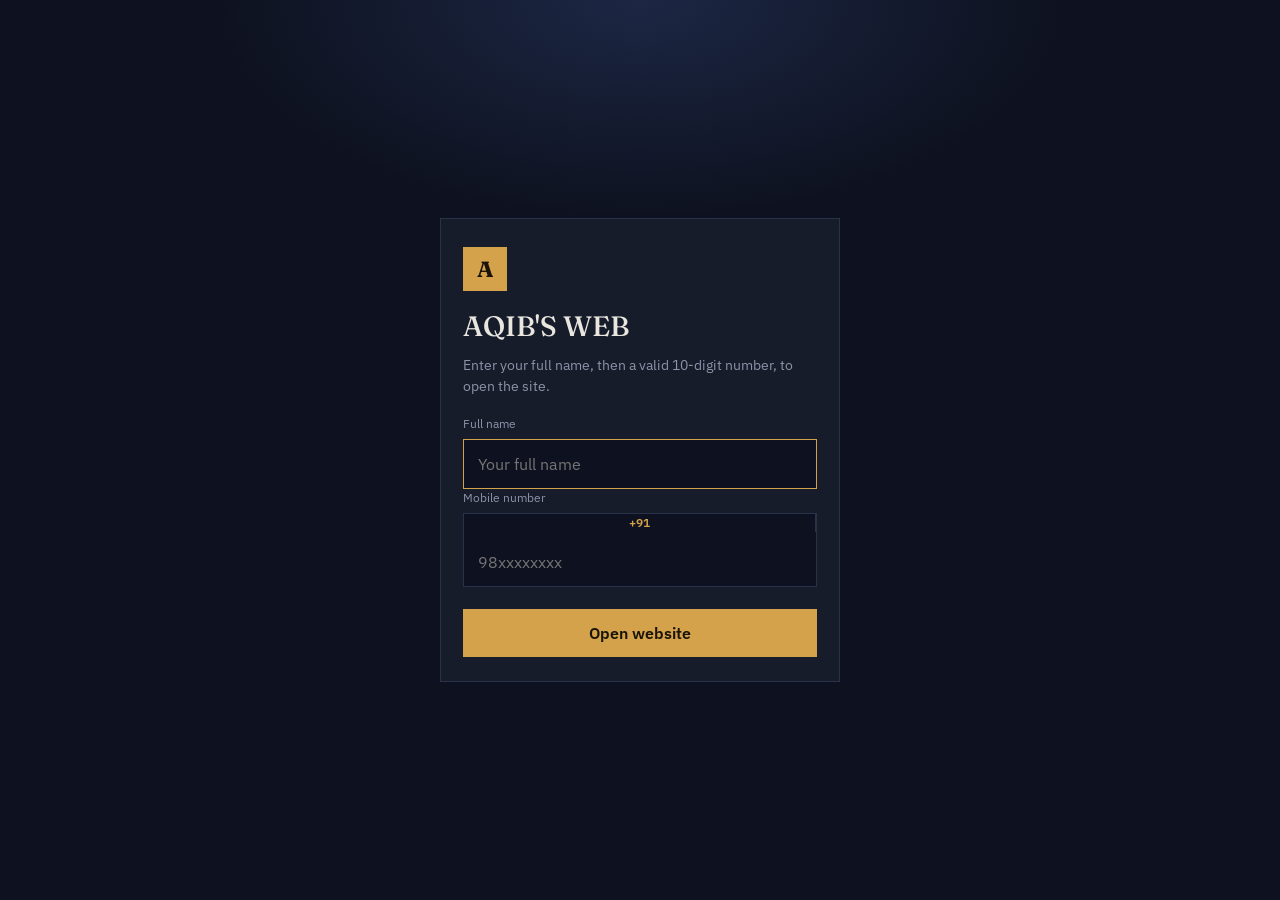
==== index.html @ 99b6d784 "Unlock the site with full name and a 10-digit number. Co-Authored-By: Claude Opus 5 (1M context) <no" ====
<!DOCTYPE html>
<html lang="en">
<head>
  <meta charset="UTF-8">
  <meta name="viewport" content="width=device-width, initial-scale=1.0">

  <title>AQIB'S WEB</title>
  <meta name="title" content="AQIB'S WEB">
  <meta name="description" content="AQIB'S WEB is an all-in-one AI tools directory. Launch ChatGPT, Gemini, Claude, Perplexity, Midjourney and more.">
  <meta name="keywords" content="AQIB'S WEB, AI tools directory, ChatGPT, Gemini, Claude, Perplexity, Midjourney">
  <meta name="author" content="AQIB ALI">
  <meta name="robots" content="index, follow">
  <meta name="theme-color" content="#0e1220">
  <meta name="google-site-verification" content="google3ce6725d59e34104">
  <link rel="canonical" href="https://jan656899-design.github.io/aqibs-web/">

  <meta property="og:type" content="website">
  <meta property="og:site_name" content="AQIB'S WEB">
  <meta property="og:title" content="AQIB'S WEB">
  <meta property="og:description" content="Launch popular AI tools from one dark, searchable desk.">
  <meta property="og:locale" content="en_IN">
  <meta name="twitter:card" content="summary">
  <meta name="twitter:title" content="AQIB'S WEB">
  <meta name="twitter:description" content="ChatGPT, Gemini, Claude, Perplexity, Midjourney and more — one search, one click.">

  <link rel="icon" type="image/svg+xml" href="data:image/svg+xml,<svg xmlns='http://www.w3.org/2000/svg' viewBox='0 0 100 100'><rect width='100' height='100' rx='18' fill='%230e1220'/><text x='50%' y='70%' font-size='58' font-weight='700' fill='%23d4a24a' text-anchor='middle' font-family='Georgia, serif'>A</text></svg>">

  <link rel="preconnect" href="https://fonts.googleapis.com">
  <link rel="preconnect" href="https://fonts.gstatic.com" crossorigin>
  <link href="https://fonts.googleapis.com/css2?family=Fraunces:opsz,wght@9..144,500;9..144,700&family=IBM+Plex+Sans:wght@400;500;600&display=swap" rel="stylesheet">
  <link rel="stylesheet" href="styles.css">
  <script>
    if (sessionStorage.getItem("aqibsweb_unlocked") === "1") {
      document.documentElement.classList.add("unlocked");
    }
  </script>

  <script type="application/ld+json">
  {
    "@context": "https://schema.org",
    "@graph": [
      {
        "@type": "WebSite",
        "@id": "https://jan656899-design.github.io/aqibs-web/#website",
        "name": "AQIB'S WEB",
        "url": "https://jan656899-design.github.io/aqibs-web/",
        "description": "All-in-one AI tools directory.",
        "inLanguage": "en",
        "publisher": { "@id": "https://jan656899-design.github.io/aqibs-web/#person" }
      },
      {
        "@type": "Person",
        "@id": "https://jan656899-design.github.io/aqibs-web/#person",
        "name": "AQIB ALI",
        "jobTitle": "Developer",
        "url": "https://jan656899-design.github.io/aqibs-web/"
      }
    ]
  }
  </script>
</head>
<body>
  <div id="gate" class="gate" role="dialog" aria-modal="true" aria-labelledby="gate-title">
    <form id="login-form" class="gate-card" novalidate>
      <p class="gate-mark">A</p>
      <h2 id="gate-title">AQIB'S WEB</h2>
      <p class="gate-copy">Enter your full name, then a valid 10-digit number, to open the site.</p>
      <label class="gate-field" for="gate-name">
        <span>Full name</span>
        <input id="gate-name" name="name" type="text" autocomplete="name"
          placeholder="Your full name" required>
      </label>
      <label class="gate-field" for="gate-phone">
        <span>Mobile number</span>
        <span class="phone-row">
          <span class="cc">+91</span>
          <input id="gate-phone" name="phone" type="tel" inputmode="numeric" autocomplete="tel"
            maxlength="10" minlength="10" pattern="[6-9][0-9]{9}" placeholder="98xxxxxxxx" required>
        </span>
      </label>
      <p id="gate-error" class="gate-error" role="alert" hidden></p>
      <button type="submit" class="gate-btn" id="login-btn">Open website</button>
    </form>
  </div>

  <a class="skip" href="#desk">Skip to tools</a>

  <header class="bar">
    <a class="wordmark" href="#top">AQIB'S WEB</a>
    <nav>
      <a href="#desk">Tools</a>
      <a class="ig" href="https://www.instagram.com/the_aqiiie_?stkn=dG1zejVua20yeHB4" target="_blank" rel="noopener noreferrer">
        <svg viewBox="0 0 24 24" width="15" height="15" aria-hidden="true"><path fill="currentColor" d="M7 2h10a5 5 0 0 1 5 5v10a5 5 0 0 1-5 5H7a5 5 0 0 1-5-5V7a5 5 0 0 1 5-5zm0 2a3 3 0 0 0-3 3v10a3 3 0 0 0 3 3h10a3 3 0 0 0 3-3V7a3 3 0 0 0-3-3H7zm11.25 1.5a1.25 1.25 0 1 1 0 2.5 1.25 1.25 0 0 1 0-2.5zM12 7a5 5 0 1 1 0 10 5 5 0 0 1 0-10zm0 2a3 3 0 1 0 0 6 3 3 0 0 0 0-6z"/></svg>
        Instagram
      </a>
    </nav>
  </header>

  <main id="top">
    <section class="hero">
      <p class="kicker">All-in-one desk</p>
      <h1>AQIB'S WEB</h1>
      <p class="lede">Type a name. Launch the official site in a new tab. Built by <strong>AQIB ALI</strong>.</p>

      <label class="search" for="q">
        <svg viewBox="0 0 24 24" width="18" height="18" aria-hidden="true"><path fill="currentColor" d="M15.5 14h-.79l-.28-.27A6.47 6.47 0 0 0 16 9.5 6.5 6.5 0 1 0 9.5 16c1.61 0 3.09-.59 4.23-1.57l.27.28v.79L20 21.5 21.5 20zm-6 0C7.01 14 5 11.99 5 9.5S7.01 5 9.5 5 14 7.01 14 9.5 11.99 14 9.5 14"/></svg>
        <input id="q" type="search" placeholder="Search ChatGPT, Claude, Midjourney…" autocomplete="off" autofocus>
      </label>
      <p id="count" class="count" aria-live="polite"></p>
    </section>

    <section id="desk" class="desk">
      <article class="card" data-name="chatgpt openai chat gpt" data-kind="chat">
        <span class="mark" style="--c:#10a37f">G</span>
        <h2>ChatGPT</h2>
        <p>OpenAI’s general chat for writing, code, and everyday questions.</p>
        <a class="launch" href="https://chatgpt.com" target="_blank" rel="noopener noreferrer">Launch</a>
      </article>

      <article class="card" data-name="google gemini bard" data-kind="chat">
        <span class="mark" style="--c:#8ab4f8">G</span>
        <h2>Google Gemini</h2>
        <p>Google’s multimodal model, wired into Search and Workspace.</p>
        <a class="launch" href="https://gemini.google.com" target="_blank" rel="noopener noreferrer">Launch</a>
      </article>

      <article class="card" data-name="claude anthropic" data-kind="chat">
        <span class="mark" style="--c:#d4a27f">C</span>
        <h2>Claude</h2>
        <p>Anthropic’s long-context assistant for documents, code, and agents.</p>
        <a class="launch" href="https://claude.ai" target="_blank" rel="noopener noreferrer">Launch</a>
      </article>

      <article class="card" data-name="perplexity search" data-kind="search">
        <span class="mark" style="--c:#20b8cd">P</span>
        <h2>Perplexity</h2>
        <p>Cited answers. Ask the live web instead of a closed chat.</p>
        <a class="launch" href="https://www.perplexity.ai" target="_blank" rel="noopener noreferrer">Launch</a>
      </article>

      <article class="card" data-name="grok xai twitter x" data-kind="chat">
        <span class="mark" style="--c:#e8e8e8">X</span>
        <h2>Grok</h2>
        <p>xAI’s model with a live feed of the public internet.</p>
        <a class="launch" href="https://grok.com" target="_blank" rel="noopener noreferrer">Launch</a>
      </article>

      <article class="card" data-name="microsoft copilot bing" data-kind="chat">
        <span class="mark" style="--c:#50e6ff">C</span>
        <h2>Microsoft Copilot</h2>
        <p>Chat plus Office, Edge, and Windows in one Microsoft login.</p>
        <a class="launch" href="https://copilot.microsoft.com" target="_blank" rel="noopener noreferrer">Launch</a>
      </article>

      <article class="card" data-name="midjourney image art" data-kind="image">
        <span class="mark" style="--c:#c9a227">M</span>
        <h2>Midjourney</h2>
        <p>Still the look people mean when they say “AI art”.</p>
        <a class="launch" href="https://www.midjourney.com" target="_blank" rel="noopener noreferrer">Launch</a>
      </article>

      <article class="card" data-name="leonardo image" data-kind="image">
        <span class="mark" style="--c:#7c5cff">L</span>
        <h2>Leonardo</h2>
        <p>Image studio with models tuned for game art and products.</p>
        <a class="launch" href="https://leonardo.ai" target="_blank" rel="noopener noreferrer">Launch</a>
      </article>

      <article class="card" data-name="adobe firefly image" data-kind="image">
        <span class="mark" style="--c:#ff6a2b">F</span>
        <h2>Adobe Firefly</h2>
        <p>Generative fill inside Photoshop, Illustrator, and Express.</p>
        <a class="launch" href="https://firefly.adobe.com" target="_blank" rel="noopener noreferrer">Launch</a>
      </article>

      <article class="card" data-name="canva magic studio design" data-kind="image">
        <span class="mark" style="--c:#00c4cc">C</span>
        <h2>Canva Magic</h2>
        <p>Layouts, slides, and social posts from a short prompt.</p>
        <a class="launch" href="https://www.canva.com/magic-studio/" target="_blank" rel="noopener noreferrer">Launch</a>
      </article>

      <article class="card" data-name="runway video" data-kind="video">
        <span class="mark" style="--c:#e11d48">R</span>
        <h2>Runway</h2>
        <p>Text-to-video and cut tools for short films and ads.</p>
        <a class="launch" href="https://runwayml.com" target="_blank" rel="noopener noreferrer">Launch</a>
      </article>

      <article class="card" data-name="suno music song" data-kind="audio">
        <span class="mark" style="--c:#f59e0b">S</span>
        <h2>Suno</h2>
        <p>Full songs from a line of lyrics or a mood.</p>
        <a class="launch" href="https://suno.com" target="_blank" rel="noopener noreferrer">Launch</a>
      </article>

      <article class="card" data-name="elevenlabs voice audio tts" data-kind="audio">
        <span class="mark" style="--c:#f43f5e">11</span>
        <h2>ElevenLabs</h2>
        <p>Voices that hold a character across a long read.</p>
        <a class="launch" href="https://elevenlabs.io" target="_blank" rel="noopener noreferrer">Launch</a>
      </article>

      <article class="card" data-name="cursor code ide" data-kind="code">
        <span class="mark" style="--c:#a3e635">Cu</span>
        <h2>Cursor</h2>
        <p>The editor that writes and edits the repo with you.</p>
        <a class="launch" href="https://cursor.com" target="_blank" rel="noopener noreferrer">Launch</a>
      </article>

      <article class="card" data-name="github copilot code" data-kind="code">
        <span class="mark" style="--c:#c084fc">Gh</span>
        <h2>GitHub Copilot</h2>
        <p>Inline code in VS Code, JetBrains, and github.com.</p>
        <a class="launch" href="https://github.com/features/copilot" target="_blank" rel="noopener noreferrer">Launch</a>
      </article>

      <article class="card" data-name="deepseek chat code" data-kind="chat">
        <span class="mark" style="--c:#4f8cff">D</span>
        <h2>DeepSeek</h2>
        <p>Strong reasoning and code chat, free to try in the browser.</p>
        <a class="launch" href="https://chat.deepseek.com" target="_blank" rel="noopener noreferrer">Launch</a>
      </article>

      <article class="card" data-name="groq fast inference" data-kind="code">
        <span class="mark" style="--c:#f97316">Q</span>
        <h2>Groq</h2>
        <p>Open models at very high tokens-per-second.</p>
        <a class="launch" href="https://groq.com" target="_blank" rel="noopener noreferrer">Launch</a>
      </article>

      <article class="card" data-name="hugging face models" data-kind="code">
        <span class="mark" style="--c:#ffd21e">Hf</span>
        <h2>Hugging Face</h2>
        <p>The public yard for models, datasets, and Spaces.</p>
        <a class="launch" href="https://huggingface.co" target="_blank" rel="noopener noreferrer">Launch</a>
      </article>

      <article class="card" data-name="notion ai notes docs" data-kind="write">
        <span class="mark" style="--c:#e8e4dc">N</span>
        <h2>Notion AI</h2>
        <p>Drafts and summaries inside the same pages you already keep.</p>
        <a class="launch" href="https://www.notion.so/product/ai" target="_blank" rel="noopener noreferrer">Launch</a>
      </article>

      <article class="card" data-name="gamma slides presentation" data-kind="write">
        <span class="mark" style="--c:#8b5cf6">Ga</span>
        <h2>Gamma</h2>
        <p>Decks from an outline — skip the empty slide file.</p>
        <a class="launch" href="https://gamma.app" target="_blank" rel="noopener noreferrer">Launch</a>
      </article>

      <p id="empty" class="empty" hidden>No tool matches that name. Try “claude” or “image”.</p>
    </section>
  </main>

  <footer>
    <p><strong>AQIB'S WEB</strong> · All-in-one AI tools directory</p>
    <p>Developer: AQIB ALI</p>
  </footer>

  <script type="module" src="app.js"></script>
</body>
</html>
---- styles.css ----
:root {
  --void: #0e1220;
  --panel: #171c2b;
  --line: #2a3148;
  --ink: #e8e6df;
  --mute: #8b93a7;
  --brass: #d4a24a;
  --brass-ink: #1a1408;
}

* { box-sizing: border-box; }
html { scroll-behavior: smooth; }
body {
  margin: 0;
  min-height: 100vh;
  background:
    radial-gradient(900px 420px at 8% -10%, #1c2744 0%, transparent 55%),
    var(--void);
  color: var(--ink);
  font: 16px/1.5 "IBM Plex Sans", system-ui, sans-serif;
}

.skip {
  position: absolute;
  left: 12px;
  top: -40px;
  background: var(--brass);
  color: var(--brass-ink);
  padding: 8px 12px;
}
.skip:focus { top: 10px; }

.bar {
  display: flex;
  justify-content: space-between;
  align-items: center;
  padding: 16px 22px;
  border-bottom: 1px solid var(--line);
}
.wordmark {
  font-family: Fraunces, Georgia, serif;
  font-weight: 700;
  letter-spacing: 0.03em;
  color: inherit;
  text-decoration: none;
  font-size: 17px;
}
nav { display: flex; gap: 16px; align-items: center; }
nav a { color: var(--mute); text-decoration: none; font-size: 14px; }
nav a:hover { color: var(--ink); }
.ig {
  display: inline-flex;
  align-items: center;
  gap: 7px;
  color: #fff !important;
  background: linear-gradient(135deg, #f58529, #dd2a7b 55%, #8134af);
  padding: 6px 12px;
  border-radius: 999px;
  font-weight: 600;
}
.ig:hover { filter: brightness(1.08); color: #fff !important; }

.hero {
  padding: 48px 22px 20px;
  max-width: 720px;
}
.kicker {
  margin: 0 0 10px;
  font-size: 12px;
  letter-spacing: 0.12em;
  text-transform: lowercase;
  color: var(--brass);
}
.hero h1 {
  margin: 0 0 12px;
  font-family: Fraunces, Georgia, serif;
  font-weight: 500;
  font-size: clamp(36px, 7vw, 58px);
  line-height: 1.05;
  letter-spacing: -0.03em;
}
.lede { margin: 0 0 22px; color: var(--mute); max-width: 44ch; }

.search {
  display: flex;
  align-items: center;
  gap: 10px;
  background: var(--panel);
  border: 1px solid var(--line);
  padding: 12px 14px;
  color: var(--mute);
}
.search:focus-within { border-color: var(--brass); color: var(--brass); }
.search input {
  flex: 1;
  border: 0;
  outline: 0;
  background: transparent;
  color: var(--ink);
  font: inherit;
  font-size: 16px;
}
.count { margin: 10px 0 0; font-size: 13px; color: var(--mute); }

.desk {
  display: grid;
  grid-template-columns: repeat(auto-fill, minmax(230px, 1fr));
  gap: 14px;
  padding: 12px 22px 64px;
}

.card {
  background: var(--panel);
  border: 1px solid var(--line);
  padding: 18px 16px 16px;
  display: flex;
  flex-direction: column;
  min-height: 210px;
}
.card[hidden] { display: none; }
.mark {
  width: 40px;
  height: 40px;
  display: grid;
  place-items: center;
  background: color-mix(in srgb, var(--c) 18%, var(--panel));
  color: var(--c);
  font-family: Fraunces, Georgia, serif;
  font-weight: 700;
  font-size: 16px;
  margin-bottom: 14px;
}
.card h2 {
  margin: 0 0 8px;
  font-size: 18px;
  font-weight: 600;
}
.card p {
  margin: 0 0 16px;
  color: var(--mute);
  font-size: 14px;
  flex: 1;
}
.launch {
  align-self: flex-start;
  text-decoration: none;
  color: var(--brass-ink);
  background: var(--brass);
  padding: 8px 14px;
  font-size: 13px;
  font-weight: 600;
}
.launch:hover { filter: brightness(1.08); }
.launch:focus-visible {
  outline: 2px solid var(--ink);
  outline-offset: 3px;
}

.empty {
  grid-column: 1 / -1;
  color: var(--mute);
  padding: 28px 4px;
}

footer {
  padding: 18px 22px 32px;
  border-top: 1px solid var(--line);
  color: var(--mute);
  font-size: 13px;
}
footer p { margin: 4px 0; }

@media (max-width: 560px) {
  .hero { padding-top: 32px; }
  .desk { grid-template-columns: 1fr; }
}

html:not(.unlocked) body > :not(.gate) { display: none !important; }
html:not(.unlocked) { overflow: hidden; }

.gate {
  display: none;
  position: fixed;
  inset: 0;
  z-index: 80;
  place-items: center;
  padding: 20px;
  background:
    radial-gradient(700px 360px at 50% 0%, #1c2744 0%, transparent 60%),
    var(--void);
}
html:not(.unlocked) .gate { display: grid; }

.gate-card {
  width: min(400px, 100%);
  background: var(--panel);
  border: 1px solid var(--line);
  padding: 28px 22px 24px;
}
.gate-mark {
  width: 44px;
  height: 44px;
  margin: 0 0 14px;
  display: grid;
  place-items: center;
  background: var(--brass);
  color: var(--brass-ink);
  font-family: Fraunces, Georgia, serif;
  font-weight: 700;
  font-size: 22px;
}
.gate-card h2 {
  margin: 0 0 8px;
  font-family: Fraunces, Georgia, serif;
  font-weight: 500;
  font-size: 28px;
}
.gate-copy { margin: 0 0 18px; color: var(--mute); font-size: 14px; }
.gate-field { display: block; }
.gate-field span {
  display: block;
  margin-bottom: 6px;
  font-size: 12px;
  color: var(--mute);
}
.gate-field input {
  width: 100%;
  border: 1px solid var(--line);
  background: var(--void);
  color: var(--ink);
  font: inherit;
  font-size: 16px;
  letter-spacing: 0;
  padding: 12px 14px;
  outline: none;
}
.gate-field input:focus { border-color: var(--brass); }
.gate-field input.is-bad { border-color: #e35d5d; }
.gate-error {
  margin: 10px 0 0;
  color: #e35d5d;
  font-size: 13px;
}
.gate-btn {
  width: 100%;
  margin-top: 16px;
  border: 0;
  background: var(--brass);
  color: var(--brass-ink);
  font: inherit;
  font-weight: 600;
  padding: 12px 14px;
  cursor: pointer;
}
.gate-btn:hover { filter: brightness(1.08); }
.gate-btn:disabled,
.gate-link:disabled {
  opacity: 0.5;
  cursor: not-allowed;
  filter: none;
}

.phone-row {
  display: flex;
  align-items: stretch;
  border: 1px solid var(--line);
  background: var(--void);
}
.phone-row:focus-within { border-color: var(--brass); }
.phone-row .cc {
  display: grid;
  place-items: center;
  padding: 0 12px;
  color: var(--brass);
  font-weight: 600;
  border-right: 1px solid var(--line);
}
.phone-row input {
  border: 0 !important;
  background: transparent !important;
}

.gate-sub { margin: 0 0 12px; color: var(--mute); font-size: 13px; }
.gate-link {
  display: block;
  width: 100%;
  margin-top: 10px;
  border: 0;
  background: none;
  color: var(--brass);
  font: inherit;
  font-size: 13px;
  cursor: pointer;
  text-align: center;
}

#recaptcha-container { margin-top: 12px; min-height: 0; }

html.unlocking .gate {
  animation: gateOut 0.45s ease forwards;
}
@keyframes gateOut {
  to { opacity: 0; visibility: hidden; }
}
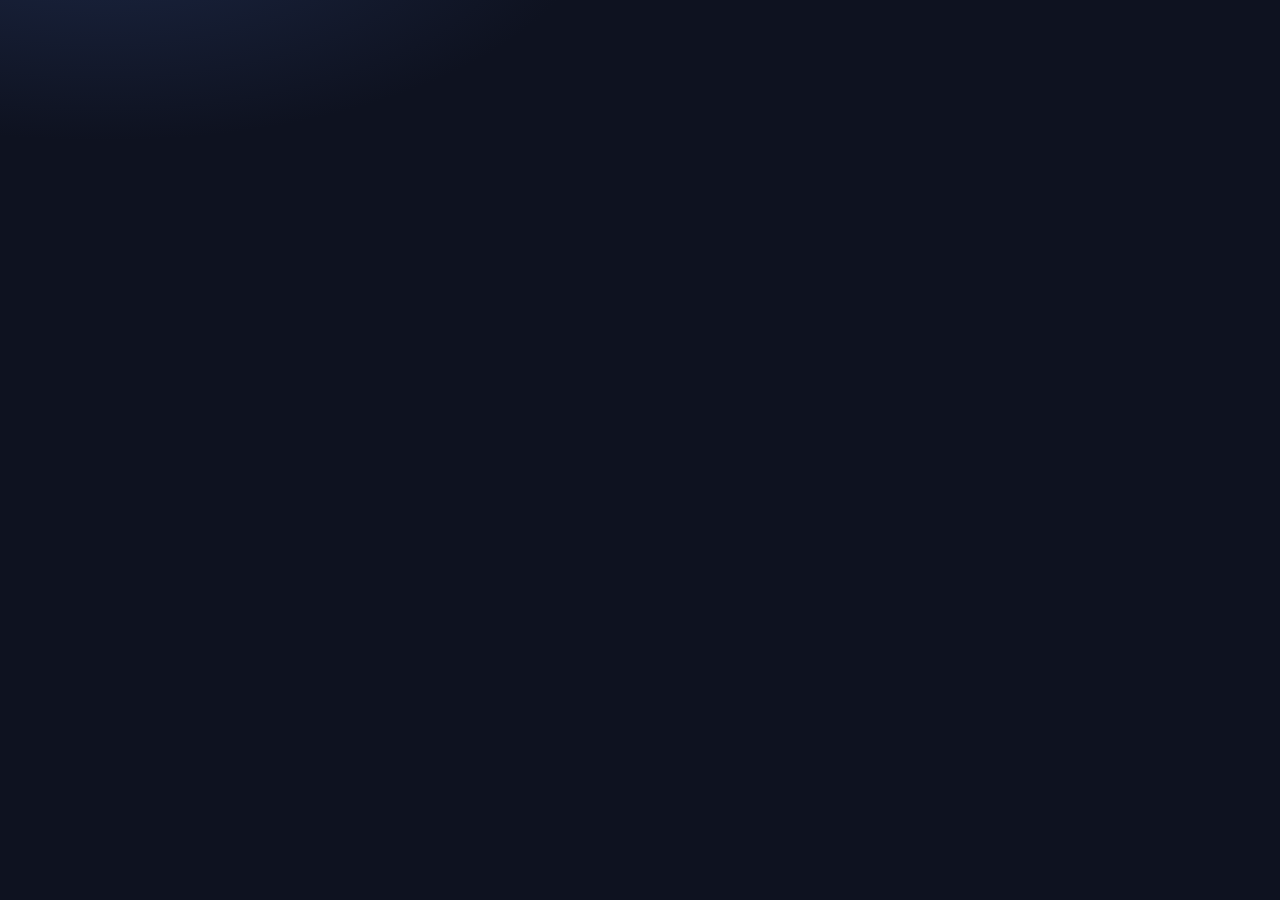
==== commit 5fd01176: "Remove the login gate so Google can index the full directory. Co-Authored-By: Claude Opus 5 (1M cont" ====
--- a/index.html
+++ b/index.html
@@ -4,9 +4,9 @@
   <meta charset="UTF-8">
   <meta name="viewport" content="width=device-width, initial-scale=1.0">
 
-  <title>AQIB'S WEB</title>
-  <meta name="title" content="AQIB'S WEB">
-  <meta name="description" content="AQIB'S WEB is an all-in-one AI tools directory. Launch ChatGPT, Gemini, Claude, Perplexity, Midjourney and more.">
+  <title>AQIB'S WEB — AI tools directory by AQIB ALI</title>
+  <meta name="title" content="AQIB'S WEB — AI tools directory by AQIB ALI">
+  <meta name="description" content="AQIB'S WEB is the official AI tools directory by AQIB ALI. Search and launch ChatGPT, Gemini, Claude, Perplexity, Midjourney and more.">
   <meta name="keywords" content="AQIB'S WEB, AI tools directory, ChatGPT, Gemini, Claude, Perplexity, Midjourney">
   <meta name="author" content="AQIB ALI">
   <meta name="robots" content="index, follow">
@@ -16,7 +16,7 @@
 
   <meta property="og:type" content="website">
   <meta property="og:site_name" content="AQIB'S WEB">
-  <meta property="og:title" content="AQIB'S WEB">
+  <meta property="og:title" content="AQIB'S WEB — AI tools directory by AQIB ALI">
   <meta property="og:description" content="Launch popular AI tools from one dark, searchable desk.">
   <meta property="og:locale" content="en_IN">
   <meta name="twitter:card" content="summary">
@@ -29,11 +29,6 @@
   <link rel="preconnect" href="https://fonts.gstatic.com" crossorigin>
   <link href="https://fonts.googleapis.com/css2?family=Fraunces:opsz,wght@9..144,500;9..144,700&family=IBM+Plex+Sans:wght@400;500;600&display=swap" rel="stylesheet">
   <link rel="stylesheet" href="styles.css">
-  <script>
-    if (sessionStorage.getItem("aqibsweb_unlocked") === "1") {
-      document.documentElement.classList.add("unlocked");
-    }
-  </script>
 
   <script type="application/ld+json">
   {
@@ -60,29 +55,6 @@
   </script>
 </head>
 <body>
-  <div id="gate" class="gate" role="dialog" aria-modal="true" aria-labelledby="gate-title">
-    <form id="login-form" class="gate-card" novalidate>
-      <p class="gate-mark">A</p>
-      <h2 id="gate-title">AQIB'S WEB</h2>
-      <p class="gate-copy">Enter your full name, then a valid 10-digit number, to open the site.</p>
-      <label class="gate-field" for="gate-name">
-        <span>Full name</span>
-        <input id="gate-name" name="name" type="text" autocomplete="name"
-          placeholder="Your full name" required>
-      </label>
-      <label class="gate-field" for="gate-phone">
-        <span>Mobile number</span>
-        <span class="phone-row">
-          <span class="cc">+91</span>
-          <input id="gate-phone" name="phone" type="tel" inputmode="numeric" autocomplete="tel"
-            maxlength="10" minlength="10" pattern="[6-9][0-9]{9}" placeholder="98xxxxxxxx" required>
-        </span>
-      </label>
-      <p id="gate-error" class="gate-error" role="alert" hidden></p>
-      <button type="submit" class="gate-btn" id="login-btn">Open website</button>
-    </form>
-  </div>
-
   <a class="skip" href="#desk">Skip to tools</a>
 
   <header class="bar">
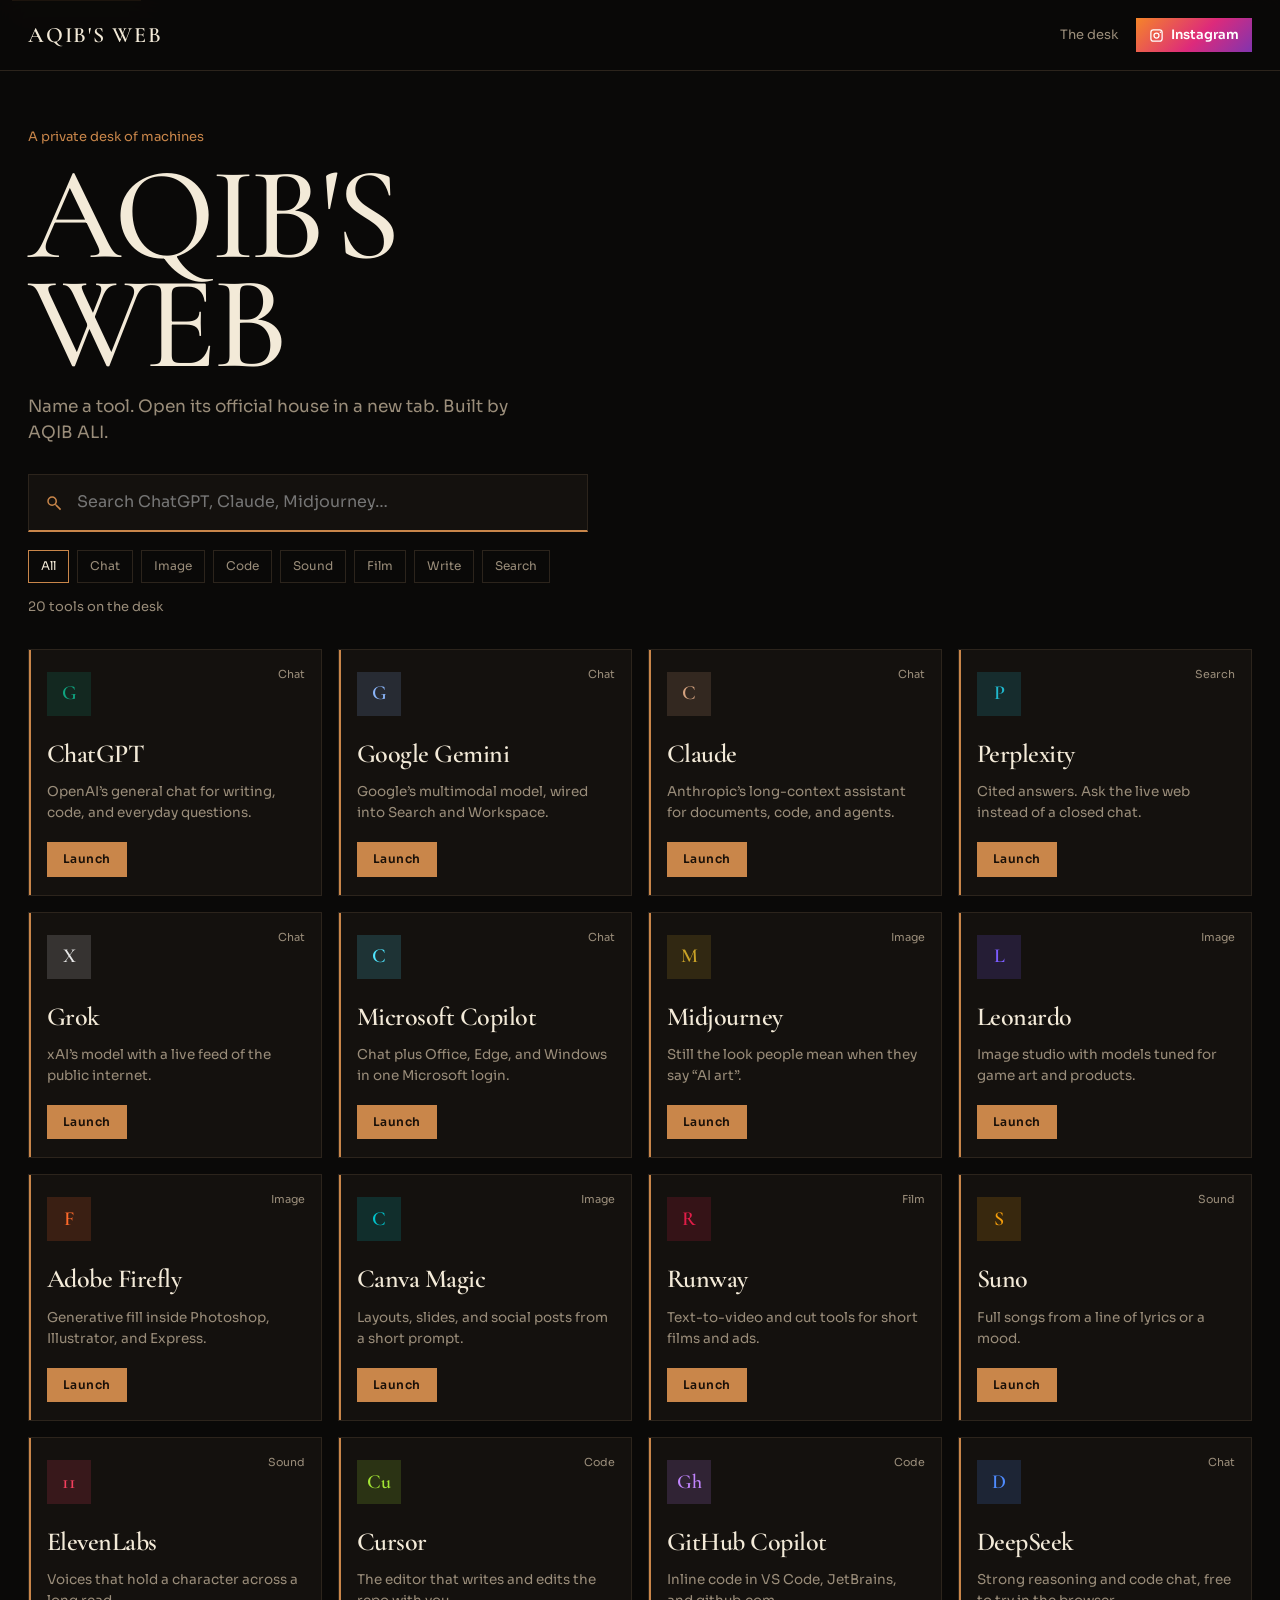
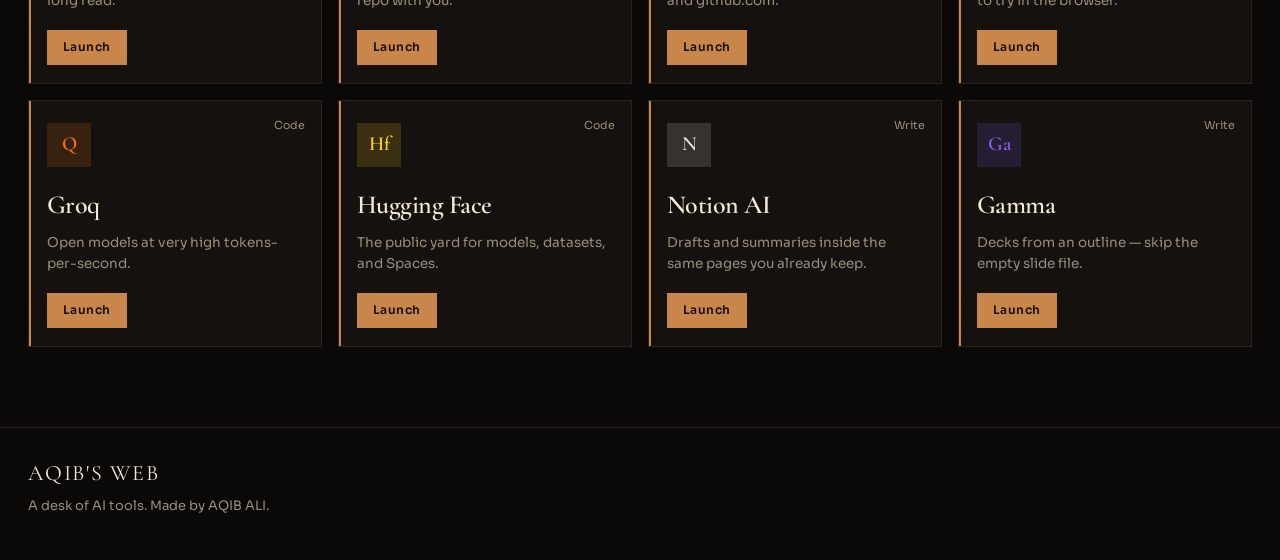
==== commit e4c5c743: "Give AQIB'S WEB a premium night-and-copper desk look. Tall serif wordmark, kind filters, copper-edge" ====
--- a/index.html
+++ b/index.html
@@ -27,7 +27,7 @@
 
   <link rel="preconnect" href="https://fonts.googleapis.com">
   <link rel="preconnect" href="https://fonts.gstatic.com" crossorigin>
-  <link href="https://fonts.googleapis.com/css2?family=Fraunces:opsz,wght@9..144,500;9..144,700&family=IBM+Plex+Sans:wght@400;500;600&display=swap" rel="stylesheet">
+  <link href="https://fonts.googleapis.com/css2?family=Cormorant+Garamond:ital,wght@0,500;0,600;1,500&family=Sora:wght@400;500;600&display=swap" rel="stylesheet">
   <link rel="stylesheet" href="styles.css">
 
   <script type="application/ld+json">
@@ -48,7 +48,13 @@
         "@id": "https://jan656899-design.github.io/aqibs-web/#person",
         "name": "AQIB ALI",
         "jobTitle": "Developer",
-        "url": "https://jan656899-design.github.io/aqibs-web/"
+        "url": "https://jan656899-design.github.io/aqibs-web/",
+        "address": {
+          "@type": "PostalAddress",
+          "streetAddress": "SHEIKH WADI PORA",
+          "addressLocality": "SHEIKH WADI PORA",
+          "addressCountry": "IN"
+        }
       }
     ]
   }
@@ -60,7 +66,7 @@
   <header class="bar">
     <a class="wordmark" href="#top">AQIB'S WEB</a>
     <nav>
-      <a href="#desk">Tools</a>
+      <a href="#desk">The desk</a>
       <a class="ig" href="https://www.instagram.com/the_aqiiie_?stkn=dG1zejVua20yeHB4" target="_blank" rel="noopener noreferrer">
         <svg viewBox="0 0 24 24" width="15" height="15" aria-hidden="true"><path fill="currentColor" d="M7 2h10a5 5 0 0 1 5 5v10a5 5 0 0 1-5 5H7a5 5 0 0 1-5-5V7a5 5 0 0 1 5-5zm0 2a3 3 0 0 0-3 3v10a3 3 0 0 0 3 3h10a3 3 0 0 0 3-3V7a3 3 0 0 0-3-3H7zm11.25 1.5a1.25 1.25 0 1 1 0 2.5 1.25 1.25 0 0 1 0-2.5zM12 7a5 5 0 1 1 0 10 5 5 0 0 1 0-10zm0 2a3 3 0 1 0 0 6 3 3 0 0 0 0-6z"/></svg>
         Instagram
@@ -70,20 +76,31 @@
 
   <main id="top">
     <section class="hero">
-      <p class="kicker">All-in-one desk</p>
-      <h1>AQIB'S WEB</h1>
-      <p class="lede">Type a name. Launch the official site in a new tab. Built by <strong>AQIB ALI</strong>.</p>
+      <p class="kicker">A private desk of machines</p>
+      <h1>AQIB'S<br>WEB</h1>
+      <p class="lede">Name a tool. Open its official house in a new tab. Built by AQIB ALI.</p>
 
       <label class="search" for="q">
         <svg viewBox="0 0 24 24" width="18" height="18" aria-hidden="true"><path fill="currentColor" d="M15.5 14h-.79l-.28-.27A6.47 6.47 0 0 0 16 9.5 6.5 6.5 0 1 0 9.5 16c1.61 0 3.09-.59 4.23-1.57l.27.28v.79L20 21.5 21.5 20zm-6 0C7.01 14 5 11.99 5 9.5S7.01 5 9.5 5 14 7.01 14 9.5 11.99 14 9.5 14"/></svg>
         <input id="q" type="search" placeholder="Search ChatGPT, Claude, Midjourney…" autocomplete="off" autofocus>
       </label>
+      <div class="filters" role="tablist" aria-label="Tool kinds">
+        <button type="button" class="chip is-on" data-kind="all">All</button>
+        <button type="button" class="chip" data-kind="chat">Chat</button>
+        <button type="button" class="chip" data-kind="image">Image</button>
+        <button type="button" class="chip" data-kind="code">Code</button>
+        <button type="button" class="chip" data-kind="audio">Sound</button>
+        <button type="button" class="chip" data-kind="video">Film</button>
+        <button type="button" class="chip" data-kind="write">Write</button>
+        <button type="button" class="chip" data-kind="search">Search</button>
+      </div>
       <p id="count" class="count" aria-live="polite"></p>
     </section>
 
     <section id="desk" class="desk">
       <article class="card" data-name="chatgpt openai chat gpt" data-kind="chat">
         <span class="mark" style="--c:#10a37f">G</span>
+        <span class="kind">Chat</span>
         <h2>ChatGPT</h2>
         <p>OpenAI’s general chat for writing, code, and everyday questions.</p>
         <a class="launch" href="https://chatgpt.com" target="_blank" rel="noopener noreferrer">Launch</a>
@@ -91,6 +108,7 @@
 
       <article class="card" data-name="google gemini bard" data-kind="chat">
         <span class="mark" style="--c:#8ab4f8">G</span>
+        <span class="kind">Chat</span>
         <h2>Google Gemini</h2>
         <p>Google’s multimodal model, wired into Search and Workspace.</p>
         <a class="launch" href="https://gemini.google.com" target="_blank" rel="noopener noreferrer">Launch</a>
@@ -98,6 +116,7 @@
 
       <article class="card" data-name="claude anthropic" data-kind="chat">
         <span class="mark" style="--c:#d4a27f">C</span>
+        <span class="kind">Chat</span>
         <h2>Claude</h2>
         <p>Anthropic’s long-context assistant for documents, code, and agents.</p>
         <a class="launch" href="https://claude.ai" target="_blank" rel="noopener noreferrer">Launch</a>
@@ -105,6 +124,7 @@
 
       <article class="card" data-name="perplexity search" data-kind="search">
         <span class="mark" style="--c:#20b8cd">P</span>
+        <span class="kind">Search</span>
         <h2>Perplexity</h2>
         <p>Cited answers. Ask the live web instead of a closed chat.</p>
         <a class="launch" href="https://www.perplexity.ai" target="_blank" rel="noopener noreferrer">Launch</a>
@@ -112,6 +132,7 @@
 
       <article class="card" data-name="grok xai twitter x" data-kind="chat">
         <span class="mark" style="--c:#e8e8e8">X</span>
+        <span class="kind">Chat</span>
         <h2>Grok</h2>
         <p>xAI’s model with a live feed of the public internet.</p>
         <a class="launch" href="https://grok.com" target="_blank" rel="noopener noreferrer">Launch</a>
@@ -119,6 +140,7 @@
 
       <article class="card" data-name="microsoft copilot bing" data-kind="chat">
         <span class="mark" style="--c:#50e6ff">C</span>
+        <span class="kind">Chat</span>
         <h2>Microsoft Copilot</h2>
         <p>Chat plus Office, Edge, and Windows in one Microsoft login.</p>
         <a class="launch" href="https://copilot.microsoft.com" target="_blank" rel="noopener noreferrer">Launch</a>
@@ -126,6 +148,7 @@
 
       <article class="card" data-name="midjourney image art" data-kind="image">
         <span class="mark" style="--c:#c9a227">M</span>
+        <span class="kind">Image</span>
         <h2>Midjourney</h2>
         <p>Still the look people mean when they say “AI art”.</p>
         <a class="launch" href="https://www.midjourney.com" target="_blank" rel="noopener noreferrer">Launch</a>
@@ -133,6 +156,7 @@
 
       <article class="card" data-name="leonardo image" data-kind="image">
         <span class="mark" style="--c:#7c5cff">L</span>
+        <span class="kind">Image</span>
         <h2>Leonardo</h2>
         <p>Image studio with models tuned for game art and products.</p>
         <a class="launch" href="https://leonardo.ai" target="_blank" rel="noopener noreferrer">Launch</a>
@@ -140,6 +164,7 @@
 
       <article class="card" data-name="adobe firefly image" data-kind="image">
         <span class="mark" style="--c:#ff6a2b">F</span>
+        <span class="kind">Image</span>
         <h2>Adobe Firefly</h2>
         <p>Generative fill inside Photoshop, Illustrator, and Express.</p>
         <a class="launch" href="https://firefly.adobe.com" target="_blank" rel="noopener noreferrer">Launch</a>
@@ -147,6 +172,7 @@
 
       <article class="card" data-name="canva magic studio design" data-kind="image">
         <span class="mark" style="--c:#00c4cc">C</span>
+        <span class="kind">Image</span>
         <h2>Canva Magic</h2>
         <p>Layouts, slides, and social posts from a short prompt.</p>
         <a class="launch" href="https://www.canva.com/magic-studio/" target="_blank" rel="noopener noreferrer">Launch</a>
@@ -154,6 +180,7 @@
 
       <article class="card" data-name="runway video" data-kind="video">
         <span class="mark" style="--c:#e11d48">R</span>
+        <span class="kind">Film</span>
         <h2>Runway</h2>
         <p>Text-to-video and cut tools for short films and ads.</p>
         <a class="launch" href="https://runwayml.com" target="_blank" rel="noopener noreferrer">Launch</a>
@@ -161,6 +188,7 @@
 
       <article class="card" data-name="suno music song" data-kind="audio">
         <span class="mark" style="--c:#f59e0b">S</span>
+        <span class="kind">Sound</span>
         <h2>Suno</h2>
         <p>Full songs from a line of lyrics or a mood.</p>
         <a class="launch" href="https://suno.com" target="_blank" rel="noopener noreferrer">Launch</a>
@@ -168,6 +196,7 @@
 
       <article class="card" data-name="elevenlabs voice audio tts" data-kind="audio">
         <span class="mark" style="--c:#f43f5e">11</span>
+        <span class="kind">Sound</span>
         <h2>ElevenLabs</h2>
         <p>Voices that hold a character across a long read.</p>
         <a class="launch" href="https://elevenlabs.io" target="_blank" rel="noopener noreferrer">Launch</a>
@@ -175,6 +204,7 @@
 
       <article class="card" data-name="cursor code ide" data-kind="code">
         <span class="mark" style="--c:#a3e635">Cu</span>
+        <span class="kind">Code</span>
         <h2>Cursor</h2>
         <p>The editor that writes and edits the repo with you.</p>
         <a class="launch" href="https://cursor.com" target="_blank" rel="noopener noreferrer">Launch</a>
@@ -182,6 +212,7 @@
 
       <article class="card" data-name="github copilot code" data-kind="code">
         <span class="mark" style="--c:#c084fc">Gh</span>
+        <span class="kind">Code</span>
         <h2>GitHub Copilot</h2>
         <p>Inline code in VS Code, JetBrains, and github.com.</p>
         <a class="launch" href="https://github.com/features/copilot" target="_blank" rel="noopener noreferrer">Launch</a>
@@ -189,6 +220,7 @@
 
       <article class="card" data-name="deepseek chat code" data-kind="chat">
         <span class="mark" style="--c:#4f8cff">D</span>
+        <span class="kind">Chat</span>
         <h2>DeepSeek</h2>
         <p>Strong reasoning and code chat, free to try in the browser.</p>
         <a class="launch" href="https://chat.deepseek.com" target="_blank" rel="noopener noreferrer">Launch</a>
@@ -196,6 +228,7 @@
 
       <article class="card" data-name="groq fast inference" data-kind="code">
         <span class="mark" style="--c:#f97316">Q</span>
+        <span class="kind">Code</span>
         <h2>Groq</h2>
         <p>Open models at very high tokens-per-second.</p>
         <a class="launch" href="https://groq.com" target="_blank" rel="noopener noreferrer">Launch</a>
@@ -203,6 +236,7 @@
 
       <article class="card" data-name="hugging face models" data-kind="code">
         <span class="mark" style="--c:#ffd21e">Hf</span>
+        <span class="kind">Code</span>
         <h2>Hugging Face</h2>
         <p>The public yard for models, datasets, and Spaces.</p>
         <a class="launch" href="https://huggingface.co" target="_blank" rel="noopener noreferrer">Launch</a>
@@ -210,6 +244,7 @@
 
       <article class="card" data-name="notion ai notes docs" data-kind="write">
         <span class="mark" style="--c:#e8e4dc">N</span>
+        <span class="kind">Write</span>
         <h2>Notion AI</h2>
         <p>Drafts and summaries inside the same pages you already keep.</p>
         <a class="launch" href="https://www.notion.so/product/ai" target="_blank" rel="noopener noreferrer">Launch</a>
@@ -217,6 +252,7 @@
 
       <article class="card" data-name="gamma slides presentation" data-kind="write">
         <span class="mark" style="--c:#8b5cf6">Ga</span>
+        <span class="kind">Write</span>
         <h2>Gamma</h2>
         <p>Decks from an outline — skip the empty slide file.</p>
         <a class="launch" href="https://gamma.app" target="_blank" rel="noopener noreferrer">Launch</a>
@@ -227,8 +263,8 @@
   </main>
 
   <footer>
-    <p><strong>AQIB'S WEB</strong> · All-in-one AI tools directory</p>
-    <p>Developer: AQIB ALI</p>
+    <p class="foot-mark">AQIB'S WEB</p>
+    <p>A desk of AI tools. Made by AQIB ALI.</p>
   </footer>
 
   <script type="module" src="app.js"></script>
--- a/styles.css
+++ b/styles.css
@@ -1,11 +1,11 @@
 :root {
-  --void: #0e1220;
-  --panel: #171c2b;
-  --line: #2a3148;
-  --ink: #e8e6df;
-  --mute: #8b93a7;
-  --brass: #d4a24a;
-  --brass-ink: #1a1408;
+  --night: #0a0908;
+  --panel: #14110e;
+  --line: #2c241c;
+  --ivory: #f3ead8;
+  --mute: #9a8d7a;
+  --copper: #c9864a;
+  --copper-ink: #1a1008;
 }
 
 * { box-sizing: border-box; }
@@ -14,18 +14,18 @@
   margin: 0;
   min-height: 100vh;
   background:
-    radial-gradient(900px 420px at 8% -10%, #1c2744 0%, transparent 55%),
-    var(--void);
-  color: var(--ink);
-  font: 16px/1.5 "IBM Plex Sans", system-ui, sans-serif;
+    radial-gradient(70vw 50vh at 100% -10%, #2a1a10 0%, transparent 50%),
+    var(--night);
+  color: var(--ivory);
+  font: 16px/1.55 Sora, system-ui, sans-serif;
 }
 
 .skip {
   position: absolute;
   left: 12px;
   top: -40px;
-  background: var(--brass);
-  color: var(--brass-ink);
+  background: var(--copper);
+  color: var(--copper-ink);
   padding: 8px 12px;
 }
 .skip:focus { top: 10px; }
@@ -34,271 +34,209 @@
   display: flex;
   justify-content: space-between;
   align-items: center;
-  padding: 16px 22px;
+  padding: 18px 28px;
   border-bottom: 1px solid var(--line);
+  background: color-mix(in srgb, var(--night) 82%, transparent);
+  backdrop-filter: blur(14px);
+  position: sticky;
+  top: 0;
+  z-index: 20;
 }
 .wordmark {
-  font-family: Fraunces, Georgia, serif;
-  font-weight: 700;
-  letter-spacing: 0.03em;
+  font-family: "Cormorant Garamond", Georgia, serif;
+  font-weight: 600;
+  font-size: 22px;
+  letter-spacing: 0.08em;
   color: inherit;
   text-decoration: none;
-  font-size: 17px;
-}
-nav { display: flex; gap: 16px; align-items: center; }
-nav a { color: var(--mute); text-decoration: none; font-size: 14px; }
-nav a:hover { color: var(--ink); }
+}
+nav { display: flex; gap: 18px; align-items: center; }
+nav a { color: var(--mute); text-decoration: none; font-size: 13px; }
+nav a:hover { color: var(--ivory); }
 .ig {
   display: inline-flex;
   align-items: center;
   gap: 7px;
   color: #fff !important;
   background: linear-gradient(135deg, #f58529, #dd2a7b 55%, #8134af);
-  padding: 6px 12px;
-  border-radius: 999px;
-  font-weight: 600;
+  padding: 7px 13px;
+  font-weight: 600;
+  font-size: 13px;
 }
 .ig:hover { filter: brightness(1.08); color: #fff !important; }
 
 .hero {
-  padding: 48px 22px 20px;
-  max-width: 720px;
+  padding: 56px 28px 12px;
+  max-width: 920px;
 }
 .kicker {
-  margin: 0 0 10px;
-  font-size: 12px;
-  letter-spacing: 0.12em;
-  text-transform: lowercase;
-  color: var(--brass);
+  margin: 0 0 14px;
+  font-size: 13px;
+  color: var(--copper);
 }
 .hero h1 {
-  margin: 0 0 12px;
-  font-family: Fraunces, Georgia, serif;
+  margin: 0 0 16px;
+  font-family: "Cormorant Garamond", Georgia, serif;
   font-weight: 500;
-  font-size: clamp(36px, 7vw, 58px);
-  line-height: 1.05;
-  letter-spacing: -0.03em;
-}
-.lede { margin: 0 0 22px; color: var(--mute); max-width: 44ch; }
+  font-size: clamp(64px, 14vw, 132px);
+  line-height: 0.82;
+  letter-spacing: -0.035em;
+}
+.lede {
+  margin: 0 0 28px;
+  color: var(--mute);
+  max-width: 40ch;
+  font-size: 17px;
+}
 
 .search {
   display: flex;
   align-items: center;
-  gap: 10px;
+  gap: 12px;
+  max-width: 560px;
   background: var(--panel);
   border: 1px solid var(--line);
-  padding: 12px 14px;
-  color: var(--mute);
-}
-.search:focus-within { border-color: var(--brass); color: var(--brass); }
+  border-bottom-width: 2px;
+  border-bottom-color: var(--copper);
+  padding: 14px 16px;
+  color: var(--mute);
+}
+.search:focus-within { color: var(--copper); }
 .search input {
   flex: 1;
   border: 0;
   outline: 0;
   background: transparent;
-  color: var(--ink);
+  color: var(--ivory);
   font: inherit;
   font-size: 16px;
 }
-.count { margin: 10px 0 0; font-size: 13px; color: var(--mute); }
+
+.filters {
+  display: flex;
+  flex-wrap: wrap;
+  gap: 8px;
+  margin-top: 18px;
+}
+.chip {
+  border: 1px solid var(--line);
+  background: transparent;
+  color: var(--mute);
+  font: inherit;
+  font-size: 12px;
+  padding: 6px 12px;
+  cursor: pointer;
+}
+.chip.is-on,
+.chip:hover {
+  border-color: var(--copper);
+  color: var(--ivory);
+}
+.count { margin: 14px 0 0; font-size: 13px; color: var(--mute); }
 
 .desk {
   display: grid;
-  grid-template-columns: repeat(auto-fill, minmax(230px, 1fr));
-  gap: 14px;
-  padding: 12px 22px 64px;
+  grid-template-columns: repeat(auto-fill, minmax(250px, 1fr));
+  gap: 16px;
+  padding: 20px 28px 80px;
 }
 
 .card {
+  position: relative;
   background: var(--panel);
   border: 1px solid var(--line);
-  padding: 18px 16px 16px;
+  padding: 22px 18px 18px;
   display: flex;
   flex-direction: column;
-  min-height: 210px;
+  min-height: 228px;
+  overflow: hidden;
+}
+.card::before {
+  content: "";
+  position: absolute;
+  inset: 0 auto 0 0;
+  width: 2px;
+  background: var(--c, var(--copper));
 }
 .card[hidden] { display: none; }
 .mark {
-  width: 40px;
-  height: 40px;
+  width: 44px;
+  height: 44px;
   display: grid;
   place-items: center;
-  background: color-mix(in srgb, var(--c) 18%, var(--panel));
+  background: color-mix(in srgb, var(--c) 16%, var(--panel));
   color: var(--c);
-  font-family: Fraunces, Georgia, serif;
-  font-weight: 700;
-  font-size: 16px;
-  margin-bottom: 14px;
+  font-family: "Cormorant Garamond", Georgia, serif;
+  font-weight: 600;
+  font-size: 20px;
+  margin-bottom: 8px;
+}
+.kind {
+  position: absolute;
+  top: 16px;
+  right: 16px;
+  font-size: 11px;
+  color: var(--mute);
 }
 .card h2 {
-  margin: 0 0 8px;
-  font-size: 18px;
-  font-weight: 600;
+  margin: 10px 0 8px;
+  font-family: "Cormorant Garamond", Georgia, serif;
+  font-size: 26px;
+  font-weight: 600;
+  letter-spacing: -0.02em;
 }
 .card p {
-  margin: 0 0 16px;
-  color: var(--mute);
-  font-size: 14px;
+  margin: 0 0 18px;
+  color: var(--mute);
+  font-size: 13.5px;
   flex: 1;
 }
 .launch {
   align-self: flex-start;
   text-decoration: none;
-  color: var(--brass-ink);
-  background: var(--brass);
-  padding: 8px 14px;
-  font-size: 13px;
-  font-weight: 600;
-}
-.launch:hover { filter: brightness(1.08); }
+  color: var(--copper-ink);
+  background: var(--copper);
+  padding: 8px 16px;
+  font-size: 12px;
+  font-weight: 600;
+  letter-spacing: 0.04em;
+}
+.launch:hover { filter: brightness(1.1); }
 .launch:focus-visible {
-  outline: 2px solid var(--ink);
+  outline: 2px solid var(--ivory);
   outline-offset: 3px;
 }
 
 .empty {
   grid-column: 1 / -1;
   color: var(--mute);
-  padding: 28px 4px;
+  padding: 36px 4px;
+  font-family: "Cormorant Garamond", Georgia, serif;
+  font-size: 28px;
 }
 
 footer {
-  padding: 18px 22px 32px;
+  padding: 28px 28px 40px;
   border-top: 1px solid var(--line);
   color: var(--mute);
   font-size: 13px;
 }
+.foot-mark {
+  margin: 0 0 6px;
+  font-family: "Cormorant Garamond", Georgia, serif;
+  font-size: 22px;
+  color: var(--ivory);
+  letter-spacing: 0.08em;
+}
 footer p { margin: 4px 0; }
 
-@media (max-width: 560px) {
-  .hero { padding-top: 32px; }
-  .desk { grid-template-columns: 1fr; }
-}
-
-html:not(.unlocked) body > :not(.gate) { display: none !important; }
-html:not(.unlocked) { overflow: hidden; }
-
-.gate {
-  display: none;
-  position: fixed;
-  inset: 0;
-  z-index: 80;
-  place-items: center;
-  padding: 20px;
-  background:
-    radial-gradient(700px 360px at 50% 0%, #1c2744 0%, transparent 60%),
-    var(--void);
-}
-html:not(.unlocked) .gate { display: grid; }
-
-.gate-card {
-  width: min(400px, 100%);
-  background: var(--panel);
-  border: 1px solid var(--line);
-  padding: 28px 22px 24px;
-}
-.gate-mark {
-  width: 44px;
-  height: 44px;
-  margin: 0 0 14px;
-  display: grid;
-  place-items: center;
-  background: var(--brass);
-  color: var(--brass-ink);
-  font-family: Fraunces, Georgia, serif;
-  font-weight: 700;
-  font-size: 22px;
-}
-.gate-card h2 {
-  margin: 0 0 8px;
-  font-family: Fraunces, Georgia, serif;
-  font-weight: 500;
-  font-size: 28px;
-}
-.gate-copy { margin: 0 0 18px; color: var(--mute); font-size: 14px; }
-.gate-field { display: block; }
-.gate-field span {
-  display: block;
-  margin-bottom: 6px;
-  font-size: 12px;
-  color: var(--mute);
-}
-.gate-field input {
-  width: 100%;
-  border: 1px solid var(--line);
-  background: var(--void);
-  color: var(--ink);
-  font: inherit;
-  font-size: 16px;
-  letter-spacing: 0;
-  padding: 12px 14px;
-  outline: none;
-}
-.gate-field input:focus { border-color: var(--brass); }
-.gate-field input.is-bad { border-color: #e35d5d; }
-.gate-error {
-  margin: 10px 0 0;
-  color: #e35d5d;
-  font-size: 13px;
-}
-.gate-btn {
-  width: 100%;
-  margin-top: 16px;
-  border: 0;
-  background: var(--brass);
-  color: var(--brass-ink);
-  font: inherit;
-  font-weight: 600;
-  padding: 12px 14px;
-  cursor: pointer;
-}
-.gate-btn:hover { filter: brightness(1.08); }
-.gate-btn:disabled,
-.gate-link:disabled {
-  opacity: 0.5;
-  cursor: not-allowed;
-  filter: none;
-}
-
-.phone-row {
-  display: flex;
-  align-items: stretch;
-  border: 1px solid var(--line);
-  background: var(--void);
-}
-.phone-row:focus-within { border-color: var(--brass); }
-.phone-row .cc {
-  display: grid;
-  place-items: center;
-  padding: 0 12px;
-  color: var(--brass);
-  font-weight: 600;
-  border-right: 1px solid var(--line);
-}
-.phone-row input {
-  border: 0 !important;
-  background: transparent !important;
-}
-
-.gate-sub { margin: 0 0 12px; color: var(--mute); font-size: 13px; }
-.gate-link {
-  display: block;
-  width: 100%;
-  margin-top: 10px;
-  border: 0;
-  background: none;
-  color: var(--brass);
-  font: inherit;
-  font-size: 13px;
-  cursor: pointer;
-  text-align: center;
-}
-
-#recaptcha-container { margin-top: 12px; min-height: 0; }
-
-html.unlocking .gate {
-  animation: gateOut 0.45s ease forwards;
-}
-@keyframes gateOut {
-  to { opacity: 0; visibility: hidden; }
-}
+@media (max-width: 640px) {
+  .bar { padding: 14px 16px; }
+  .hero { padding: 36px 16px 8px; }
+  .hero h1 { font-size: clamp(52px, 18vw, 88px); }
+  .desk { grid-template-columns: 1fr; padding: 12px 16px 64px; }
+}
+
+@media (prefers-reduced-motion: reduce) {
+  html { scroll-behavior: auto; }
+}
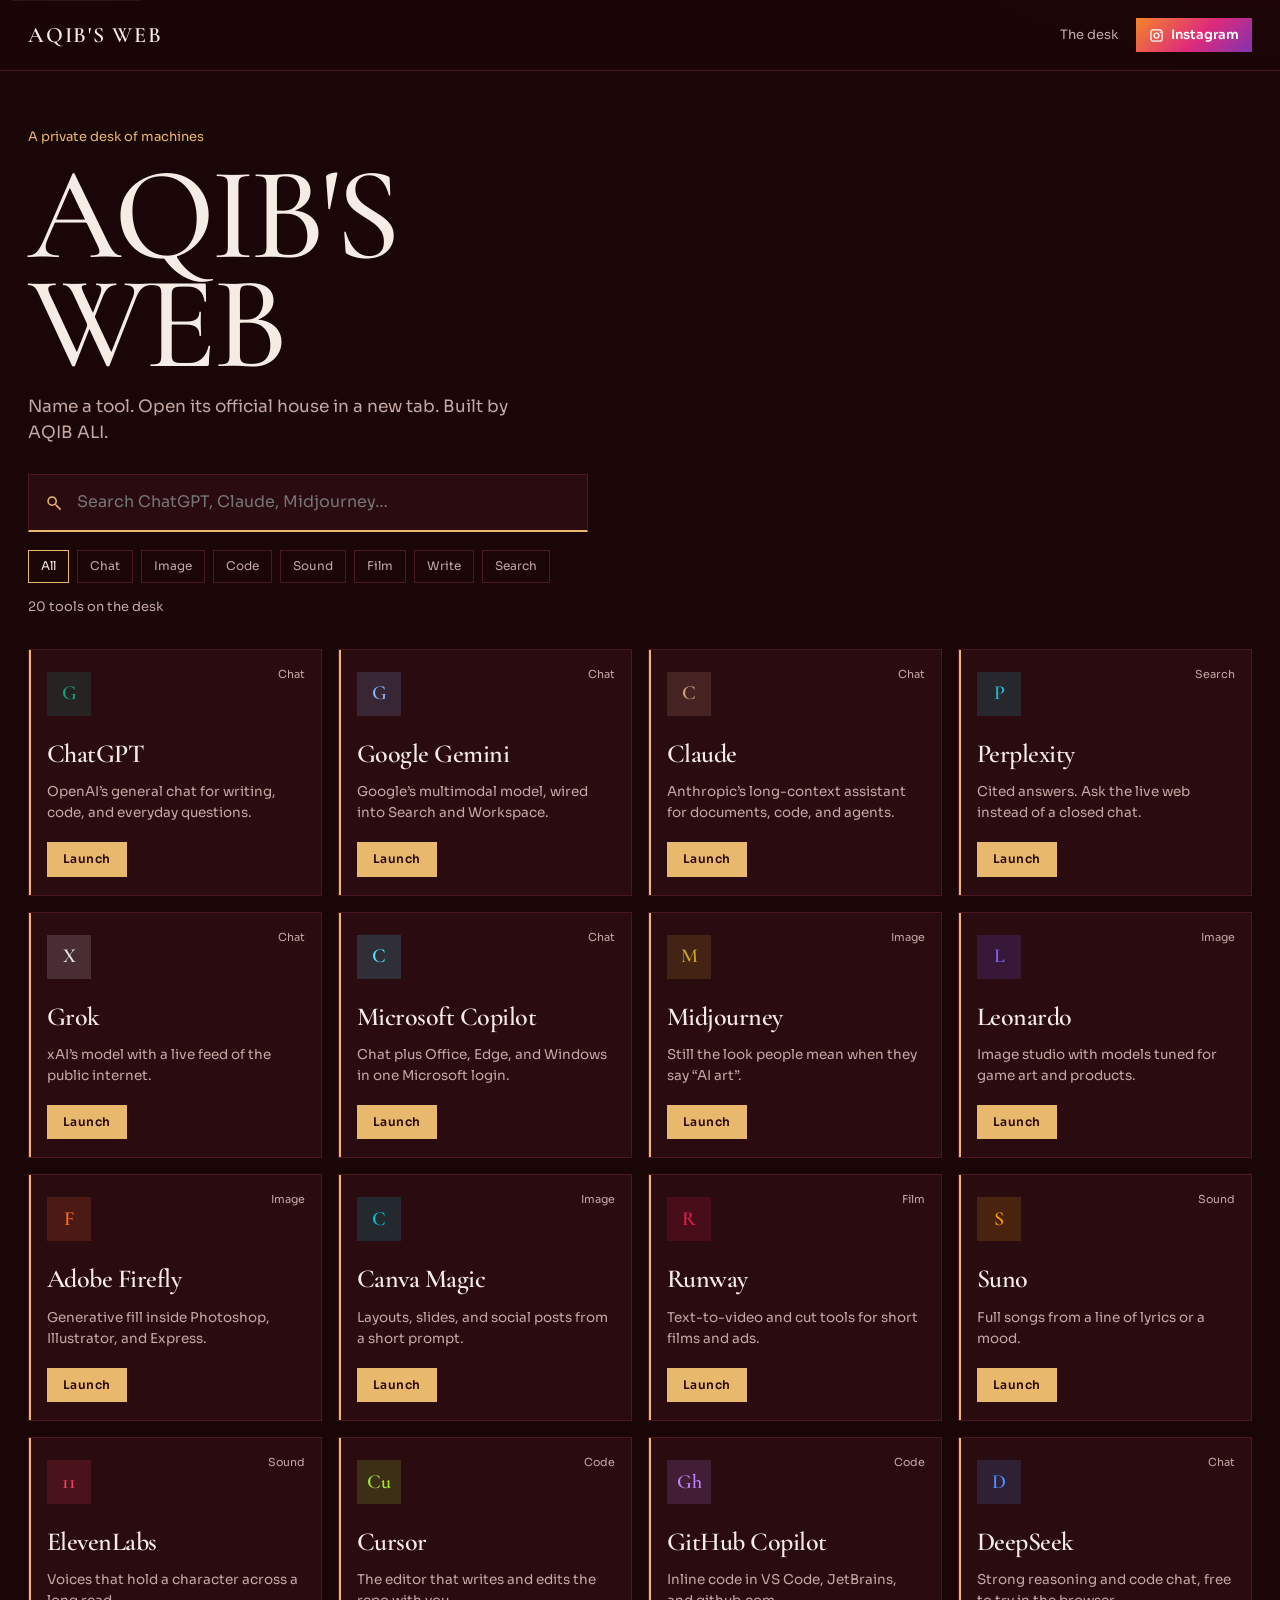
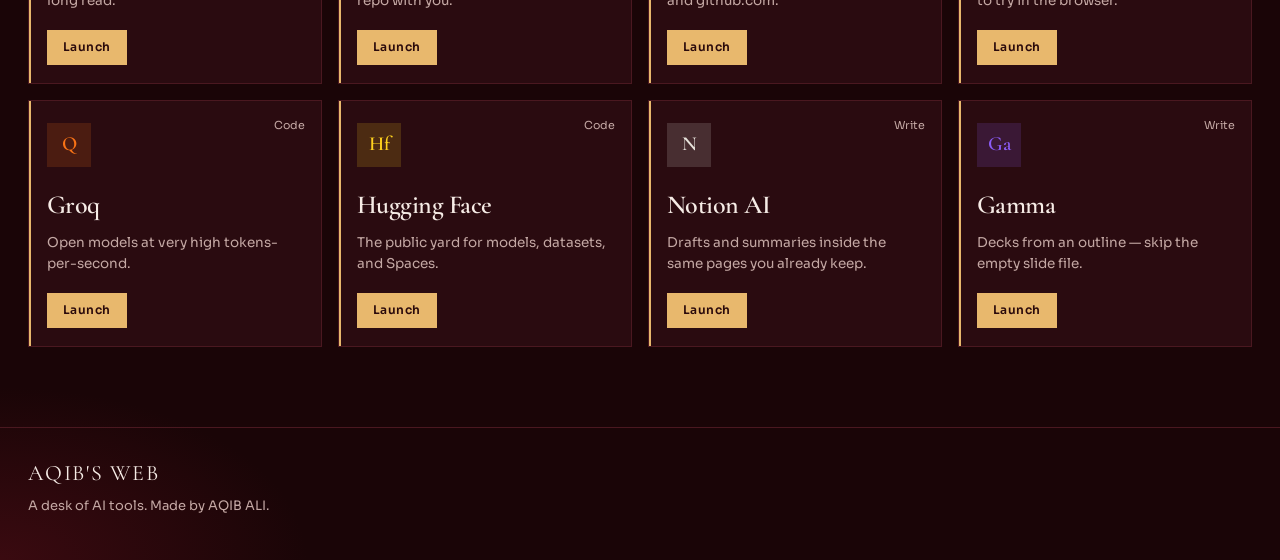
==== commit 8fccb933: "Shift the desk to a dark-red night with gold edges. Co-Authored-By: Claude Opus 5 (1M context) <nore" ====
--- a/index.html
+++ b/index.html
@@ -10,7 +10,7 @@
   <meta name="keywords" content="AQIB'S WEB, AI tools directory, ChatGPT, Gemini, Claude, Perplexity, Midjourney">
   <meta name="author" content="AQIB ALI">
   <meta name="robots" content="index, follow">
-  <meta name="theme-color" content="#0e1220">
+  <meta name="theme-color" content="#1a0507">
   <meta name="google-site-verification" content="google3ce6725d59e34104">
   <link rel="canonical" href="https://jan656899-design.github.io/aqibs-web/">
 
@@ -23,7 +23,7 @@
   <meta name="twitter:title" content="AQIB'S WEB">
   <meta name="twitter:description" content="ChatGPT, Gemini, Claude, Perplexity, Midjourney and more — one search, one click.">
 
-  <link rel="icon" type="image/svg+xml" href="data:image/svg+xml,<svg xmlns='http://www.w3.org/2000/svg' viewBox='0 0 100 100'><rect width='100' height='100' rx='18' fill='%230e1220'/><text x='50%' y='70%' font-size='58' font-weight='700' fill='%23d4a24a' text-anchor='middle' font-family='Georgia, serif'>A</text></svg>">
+  <link rel="icon" type="image/svg+xml" href="data:image/svg+xml,<svg xmlns='http://www.w3.org/2000/svg' viewBox='0 0 100 100'><rect width='100' height='100' rx='18' fill='%231a0507'/><text x='50%' y='70%' font-size='58' font-weight='700' fill='%23e8b86d' text-anchor='middle' font-family='Georgia, serif'>A</text></svg>">
 
   <link rel="preconnect" href="https://fonts.googleapis.com">
   <link rel="preconnect" href="https://fonts.gstatic.com" crossorigin>
--- a/styles.css
+++ b/styles.css
@@ -1,11 +1,11 @@
 :root {
-  --night: #0a0908;
-  --panel: #14110e;
-  --line: #2c241c;
-  --ivory: #f3ead8;
-  --mute: #9a8d7a;
-  --copper: #c9864a;
-  --copper-ink: #1a1008;
+  --night: #1a0507;
+  --panel: #2a0b10;
+  --line: #4a1820;
+  --ivory: #f6ece6;
+  --mute: #c4a8a4;
+  --copper: #e8b86d;
+  --copper-ink: #2a0a0c;
 }
 
 * { box-sizing: border-box; }
@@ -14,7 +14,8 @@
   margin: 0;
   min-height: 100vh;
   background:
-    radial-gradient(70vw 50vh at 100% -10%, #2a1a10 0%, transparent 50%),
+    radial-gradient(80vw 55vh at 100% -8%, #5a121c 0%, transparent 52%),
+    radial-gradient(50vw 40vh at 0% 100%, #3a0a10 0%, transparent 48%),
     var(--night);
   color: var(--ivory);
   font: 16px/1.55 Sora, system-ui, sans-serif;
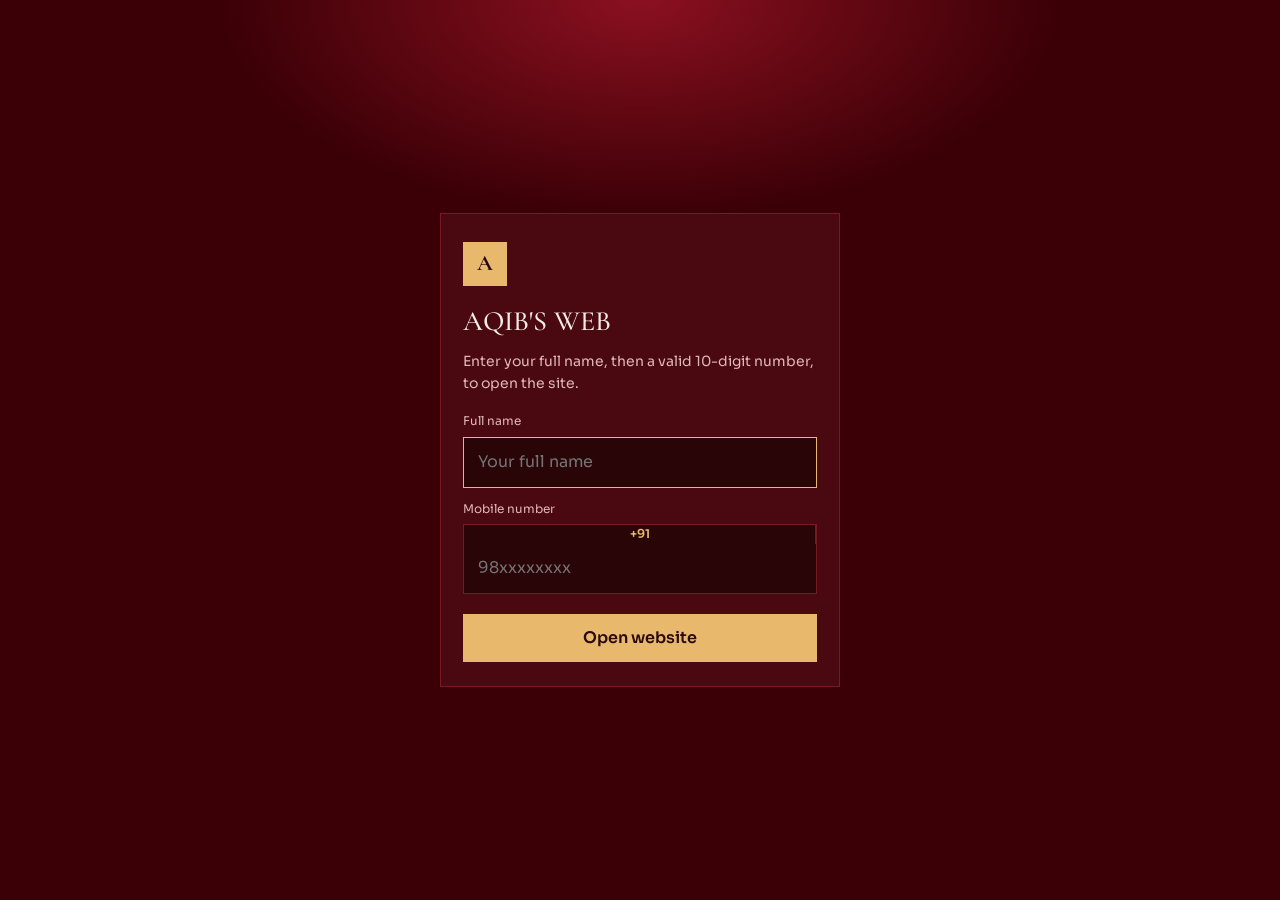
==== commit e1f2818d: "Restore the name-and-phone gate on a darker red field. Co-Authored-By: Claude Opus 5 (1M context) <n" ====
--- a/index.html
+++ b/index.html
@@ -29,6 +29,11 @@
   <link rel="preconnect" href="https://fonts.gstatic.com" crossorigin>
   <link href="https://fonts.googleapis.com/css2?family=Cormorant+Garamond:ital,wght@0,500;0,600;1,500&family=Sora:wght@400;500;600&display=swap" rel="stylesheet">
   <link rel="stylesheet" href="styles.css">
+  <script>
+    if (sessionStorage.getItem("aqibsweb_unlocked") === "1") {
+      document.documentElement.classList.add("unlocked");
+    }
+  </script>
 
   <script type="application/ld+json">
   {
@@ -61,6 +66,29 @@
   </script>
 </head>
 <body>
+  <div id="gate" class="gate" role="dialog" aria-modal="true" aria-labelledby="gate-title">
+    <form id="login-form" class="gate-card" novalidate>
+      <p class="gate-mark">A</p>
+      <h2 id="gate-title">AQIB'S WEB</h2>
+      <p class="gate-copy">Enter your full name, then a valid 10-digit number, to open the site.</p>
+      <label class="gate-field" for="gate-name">
+        <span>Full name</span>
+        <input id="gate-name" name="name" type="text" autocomplete="name"
+          placeholder="Your full name" required>
+      </label>
+      <label class="gate-field" for="gate-phone">
+        <span>Mobile number</span>
+        <span class="phone-row">
+          <span class="cc">+91</span>
+          <input id="gate-phone" name="phone" type="tel" inputmode="numeric" autocomplete="tel"
+            maxlength="10" minlength="10" pattern="[6-9][0-9]{9}" placeholder="98xxxxxxxx" required>
+        </span>
+      </label>
+      <p id="gate-error" class="gate-error" role="alert" hidden></p>
+      <button type="submit" class="gate-btn" id="login-btn">Open website</button>
+    </form>
+  </div>
+
   <a class="skip" href="#desk">Skip to tools</a>
 
   <header class="bar">
--- a/styles.css
+++ b/styles.css
@@ -1,9 +1,9 @@
 :root {
-  --night: #1a0507;
-  --panel: #2a0b10;
-  --line: #4a1820;
+  --night: #3b0006;
+  --panel: #4a0810;
+  --line: #7a1824;
   --ivory: #f6ece6;
-  --mute: #c4a8a4;
+  --mute: #e0b8b4;
   --copper: #e8b86d;
   --copper-ink: #2a0a0c;
 }
@@ -14,9 +14,9 @@
   margin: 0;
   min-height: 100vh;
   background:
-    radial-gradient(80vw 55vh at 100% -8%, #5a121c 0%, transparent 52%),
-    radial-gradient(50vw 40vh at 0% 100%, #3a0a10 0%, transparent 48%),
-    var(--night);
+    radial-gradient(90vw 60vh at 80% -10%, #8b1020 0%, transparent 55%),
+    radial-gradient(60vw 50vh at 0% 110%, #5a0810 0%, transparent 50%),
+    #3b0006;
   color: var(--ivory);
   font: 16px/1.55 Sora, system-ui, sans-serif;
 }
@@ -241,3 +241,106 @@
 @media (prefers-reduced-motion: reduce) {
   html { scroll-behavior: auto; }
 }
+
+html:not(.unlocked) body > :not(.gate) { display: none !important; }
+html:not(.unlocked) { overflow: hidden; }
+
+.gate {
+  display: none;
+  position: fixed;
+  inset: 0;
+  z-index: 80;
+  place-items: center;
+  padding: 20px;
+  background:
+    radial-gradient(700px 360px at 50% 0%, #8b1020 0%, transparent 60%),
+    #3b0006;
+}
+html:not(.unlocked) .gate { display: grid; }
+
+.gate-card {
+  width: min(400px, 100%);
+  background: var(--panel);
+  border: 1px solid var(--line);
+  padding: 28px 22px 24px;
+}
+.gate-mark {
+  width: 44px;
+  height: 44px;
+  margin: 0 0 14px;
+  display: grid;
+  place-items: center;
+  background: var(--copper);
+  color: var(--copper-ink);
+  font-family: "Cormorant Garamond", Georgia, serif;
+  font-weight: 700;
+  font-size: 22px;
+}
+.gate-card h2 {
+  margin: 0 0 8px;
+  font-family: "Cormorant Garamond", Georgia, serif;
+  font-weight: 500;
+  font-size: 28px;
+}
+.gate-copy { margin: 0 0 18px; color: var(--mute); font-size: 14px; }
+.gate-field { display: block; margin-bottom: 12px; }
+.gate-field > span {
+  display: block;
+  margin-bottom: 6px;
+  font-size: 12px;
+  color: var(--mute);
+}
+.gate-field input {
+  width: 100%;
+  border: 1px solid var(--line);
+  background: #2a0508;
+  color: var(--ivory);
+  font: inherit;
+  font-size: 16px;
+  padding: 12px 14px;
+  outline: none;
+}
+.gate-field input:focus { border-color: var(--copper); }
+.gate-field input.is-bad { border-color: #ff8a8a; }
+.gate-error {
+  margin: 4px 0 0;
+  color: #ff8a8a;
+  font-size: 13px;
+}
+.gate-btn {
+  width: 100%;
+  margin-top: 8px;
+  border: 0;
+  background: var(--copper);
+  color: var(--copper-ink);
+  font: inherit;
+  font-weight: 600;
+  padding: 12px 14px;
+  cursor: pointer;
+}
+.phone-row {
+  display: flex;
+  align-items: stretch;
+  border: 1px solid var(--line);
+  background: #2a0508;
+}
+.phone-row:focus-within { border-color: var(--copper); }
+.phone-row .cc {
+  display: grid;
+  place-items: center;
+  padding: 0 12px;
+  color: var(--copper);
+  font-weight: 600;
+  border-right: 1px solid var(--line);
+}
+.phone-row input {
+  border: 0 !important;
+  background: transparent !important;
+}
+
+html.unlocking .gate {
+  animation: gateOut 0.45s ease forwards;
+}
+@keyframes gateOut {
+  to { opacity: 0; visibility: hidden; }
+}
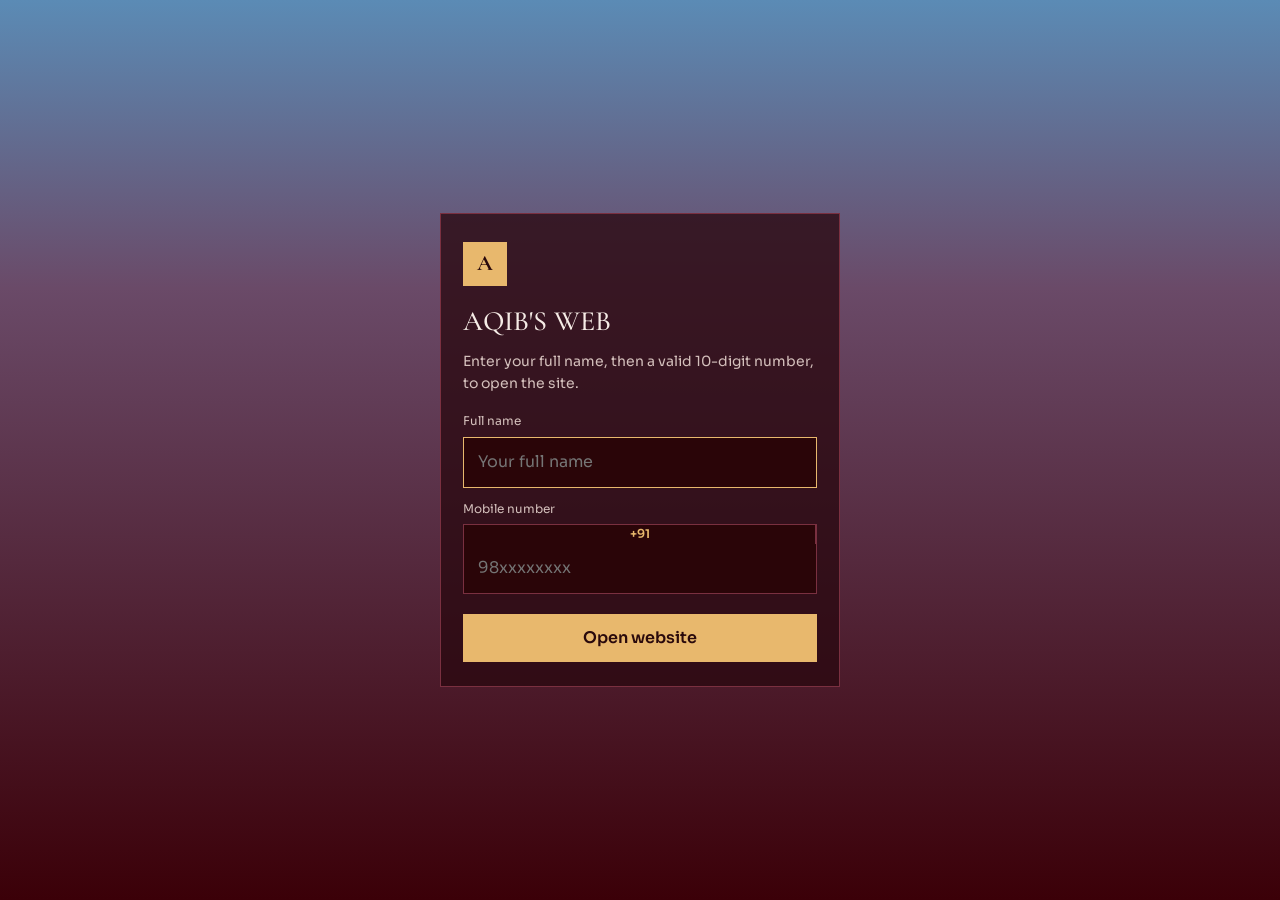
==== commit b28a2307: "Wash the page sky into dark red instead of a flat wine field. Co-Authored-By: Claude Opus 5 (1M cont" ====
--- a/index.html
+++ b/index.html
@@ -10,7 +10,7 @@
   <meta name="keywords" content="AQIB'S WEB, AI tools directory, ChatGPT, Gemini, Claude, Perplexity, Midjourney">
   <meta name="author" content="AQIB ALI">
   <meta name="robots" content="index, follow">
-  <meta name="theme-color" content="#1a0507">
+  <meta name="theme-color" content="#5b8bb5">
   <meta name="google-site-verification" content="google3ce6725d59e34104">
   <link rel="canonical" href="https://jan656899-design.github.io/aqibs-web/">
 
--- a/styles.css
+++ b/styles.css
@@ -1,11 +1,12 @@
 :root {
-  --night: #3b0006;
-  --panel: #4a0810;
-  --line: #7a1824;
+  --night: #2a0610;
+  --panel: rgba(42, 8, 16, 0.78);
+  --line: #7a3040;
   --ivory: #f6ece6;
-  --mute: #e0b8b4;
+  --mute: #d4c0bc;
   --copper: #e8b86d;
   --copper-ink: #2a0a0c;
+  --sky: #4a7ea8;
 }
 
 * { box-sizing: border-box; }
@@ -14,9 +15,7 @@
   margin: 0;
   min-height: 100vh;
   background:
-    radial-gradient(90vw 60vh at 80% -10%, #8b1020 0%, transparent 55%),
-    radial-gradient(60vw 50vh at 0% 110%, #5a0810 0%, transparent 50%),
-    #3b0006;
+    linear-gradient(180deg, #5b8bb5 0%, #6a4a68 28%, #5a1824 58%, #3b0008 100%);
   color: var(--ivory);
   font: 16px/1.55 Sora, system-ui, sans-serif;
 }
@@ -253,8 +252,7 @@
   place-items: center;
   padding: 20px;
   background:
-    radial-gradient(700px 360px at 50% 0%, #8b1020 0%, transparent 60%),
-    #3b0006;
+    linear-gradient(180deg, #5b8bb5 0%, #6a4a68 32%, #3b0008 100%);
 }
 html:not(.unlocked) .gate { display: grid; }
 
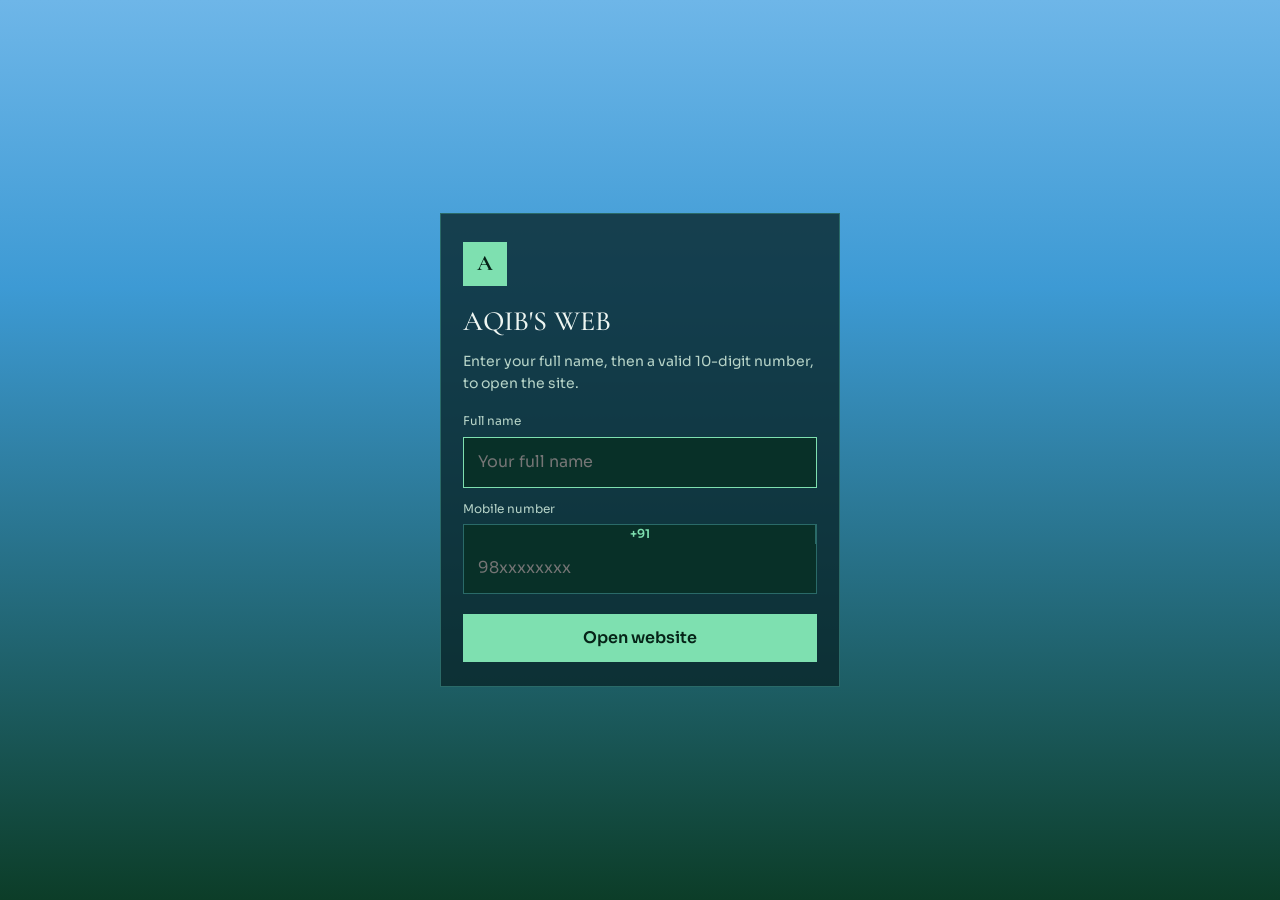
==== commit ca78be7f: "Wash the page sky blue into green. Co-Authored-By: Claude Opus 5 (1M context) <noreply@anthropic.com" ====
--- a/index.html
+++ b/index.html
@@ -10,7 +10,7 @@
   <meta name="keywords" content="AQIB'S WEB, AI tools directory, ChatGPT, Gemini, Claude, Perplexity, Midjourney">
   <meta name="author" content="AQIB ALI">
   <meta name="robots" content="index, follow">
-  <meta name="theme-color" content="#5b8bb5">
+  <meta name="theme-color" content="#3d9ad4">
   <meta name="google-site-verification" content="google3ce6725d59e34104">
   <link rel="canonical" href="https://jan656899-design.github.io/aqibs-web/">
 
--- a/styles.css
+++ b/styles.css
@@ -1,12 +1,11 @@
 :root {
-  --night: #2a0610;
-  --panel: rgba(42, 8, 16, 0.78);
-  --line: #7a3040;
-  --ivory: #f6ece6;
-  --mute: #d4c0bc;
-  --copper: #e8b86d;
-  --copper-ink: #2a0a0c;
-  --sky: #4a7ea8;
+  --night: #0c2a1c;
+  --panel: rgba(8, 36, 40, 0.78);
+  --line: #2a6a68;
+  --ivory: #eef6f2;
+  --mute: #b7d4c8;
+  --copper: #7ee0b0;
+  --copper-ink: #062418;
 }
 
 * { box-sizing: border-box; }
@@ -15,7 +14,7 @@
   margin: 0;
   min-height: 100vh;
   background:
-    linear-gradient(180deg, #5b8bb5 0%, #6a4a68 28%, #5a1824 58%, #3b0008 100%);
+    linear-gradient(180deg, #6eb6e8 0%, #3d9ad4 28%, #1f8a6a 62%, #0c3d28 100%);
   color: var(--ivory);
   font: 16px/1.55 Sora, system-ui, sans-serif;
 }
@@ -252,7 +251,7 @@
   place-items: center;
   padding: 20px;
   background:
-    linear-gradient(180deg, #5b8bb5 0%, #6a4a68 32%, #3b0008 100%);
+    linear-gradient(180deg, #6eb6e8 0%, #3d9ad4 32%, #0c3d28 100%);
 }
 html:not(.unlocked) .gate { display: grid; }
 
@@ -291,7 +290,7 @@
 .gate-field input {
   width: 100%;
   border: 1px solid var(--line);
-  background: #2a0508;
+  background: #083028;
   color: var(--ivory);
   font: inherit;
   font-size: 16px;
@@ -320,7 +319,7 @@
   display: flex;
   align-items: stretch;
   border: 1px solid var(--line);
-  background: #2a0508;
+  background: #083028;
 }
 .phone-row:focus-within { border-color: var(--copper); }
 .phone-row .cc {
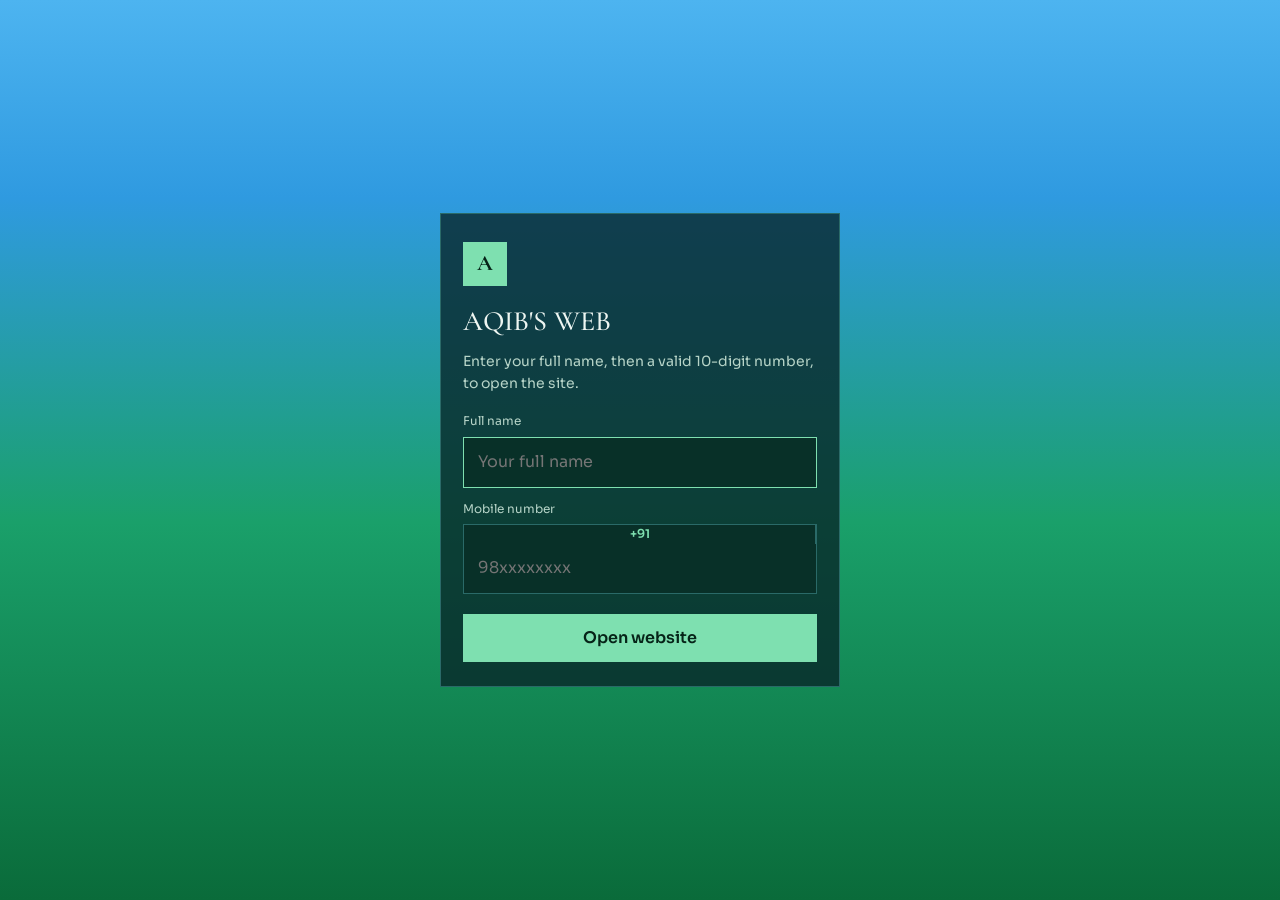
==== commit 11edd265: "Paint sky blue and green on html so the lock screen shows it. Co-Authored-By: Claude Opus 5 (1M cont" ====
--- a/index.html
+++ b/index.html
@@ -10,7 +10,7 @@
   <meta name="keywords" content="AQIB'S WEB, AI tools directory, ChatGPT, Gemini, Claude, Perplexity, Midjourney">
   <meta name="author" content="AQIB ALI">
   <meta name="robots" content="index, follow">
-  <meta name="theme-color" content="#3d9ad4">
+  <meta name="theme-color" content="#4db4f0">
   <meta name="google-site-verification" content="google3ce6725d59e34104">
   <link rel="canonical" href="https://jan656899-design.github.io/aqibs-web/">
 
@@ -28,7 +28,7 @@
   <link rel="preconnect" href="https://fonts.googleapis.com">
   <link rel="preconnect" href="https://fonts.gstatic.com" crossorigin>
   <link href="https://fonts.googleapis.com/css2?family=Cormorant+Garamond:ital,wght@0,500;0,600;1,500&family=Sora:wght@400;500;600&display=swap" rel="stylesheet">
-  <link rel="stylesheet" href="styles.css">
+  <link rel="stylesheet" href="styles.css?v=skygreen2">
   <script>
     if (sessionStorage.getItem("aqibsweb_unlocked") === "1") {
       document.documentElement.classList.add("unlocked");
--- a/styles.css
+++ b/styles.css
@@ -9,12 +9,16 @@
 }
 
 * { box-sizing: border-box; }
-html { scroll-behavior: smooth; }
+html {
+  scroll-behavior: smooth;
+  min-height: 100%;
+  background: linear-gradient(180deg, #4db4f0 0%, #2f9ae0 22%, #1aa06a 58%, #0a6b3a 100%);
+  background-attachment: fixed;
+}
 body {
   margin: 0;
   min-height: 100vh;
-  background:
-    linear-gradient(180deg, #6eb6e8 0%, #3d9ad4 28%, #1f8a6a 62%, #0c3d28 100%);
+  background: transparent;
   color: var(--ivory);
   font: 16px/1.55 Sora, system-ui, sans-serif;
 }
@@ -250,8 +254,7 @@
   z-index: 80;
   place-items: center;
   padding: 20px;
-  background:
-    linear-gradient(180deg, #6eb6e8 0%, #3d9ad4 32%, #0c3d28 100%);
+  background: transparent;
 }
 html:not(.unlocked) .gate { display: grid; }
 
